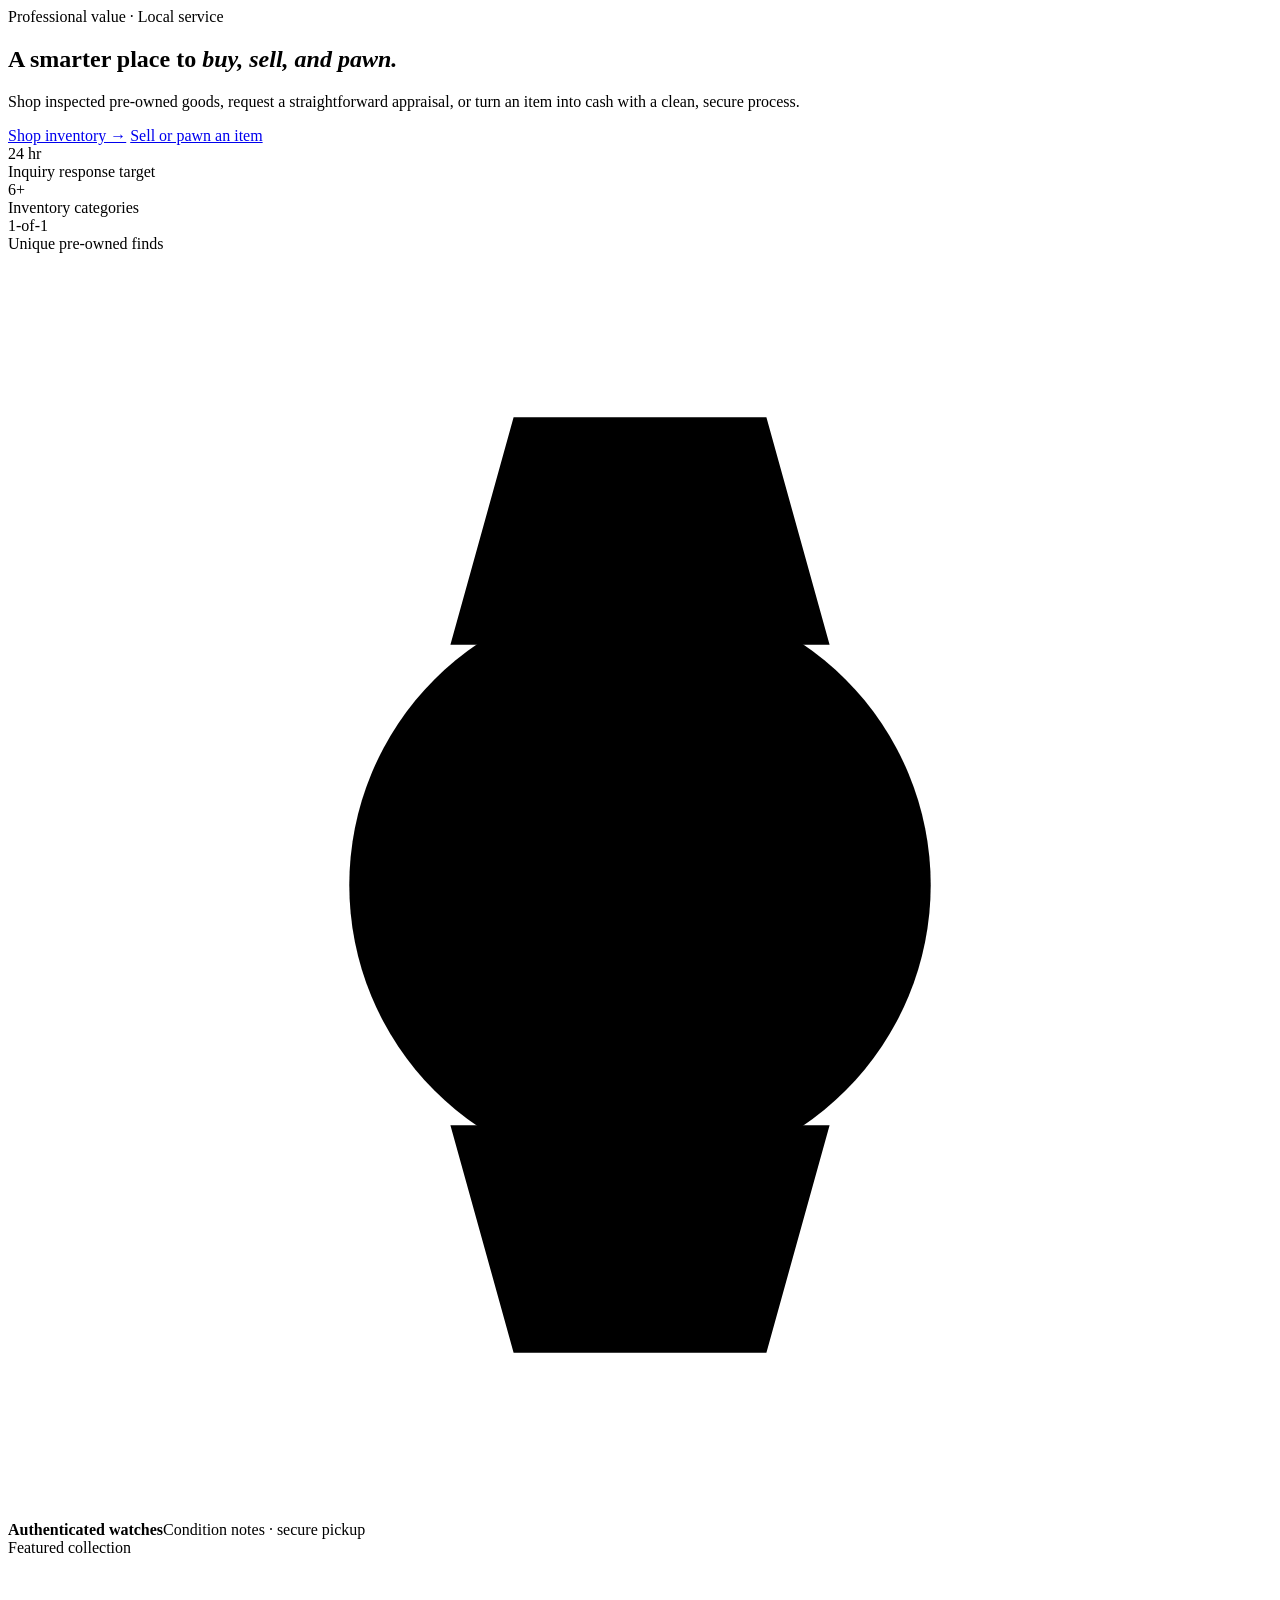
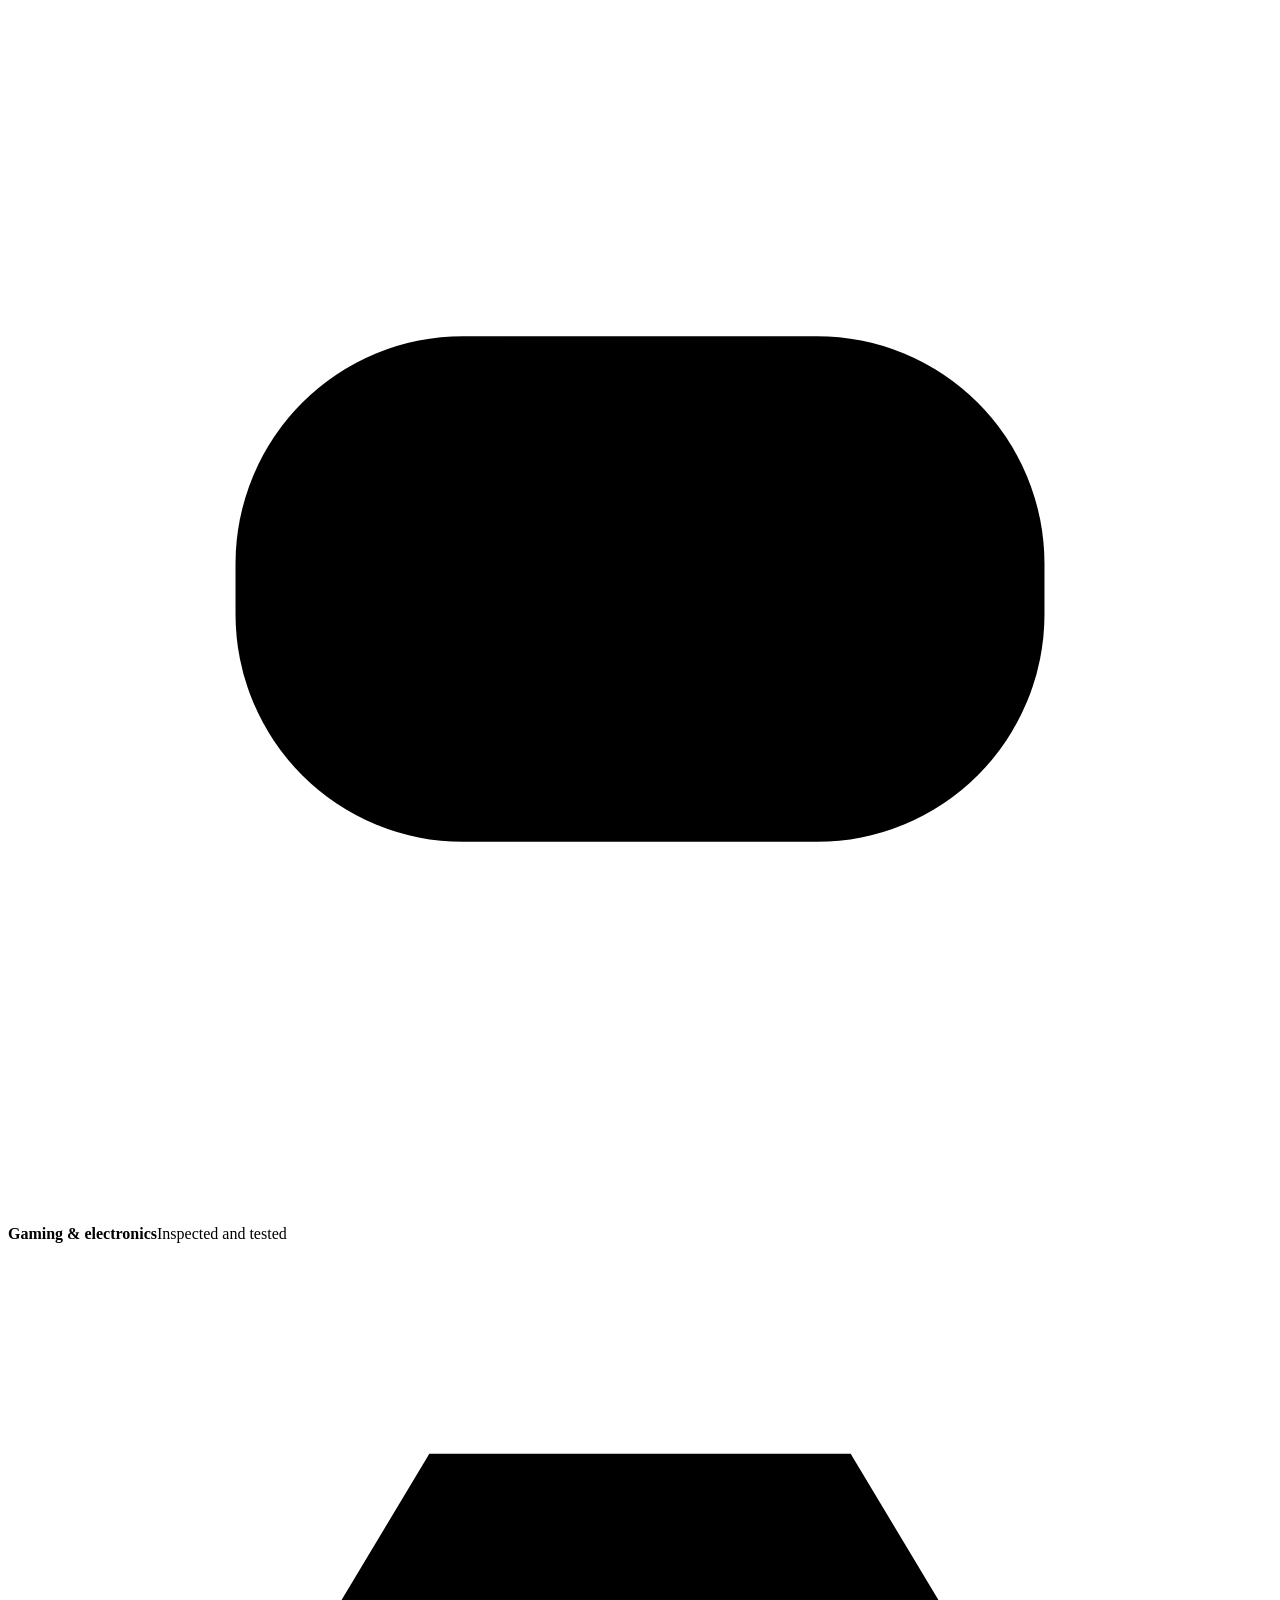
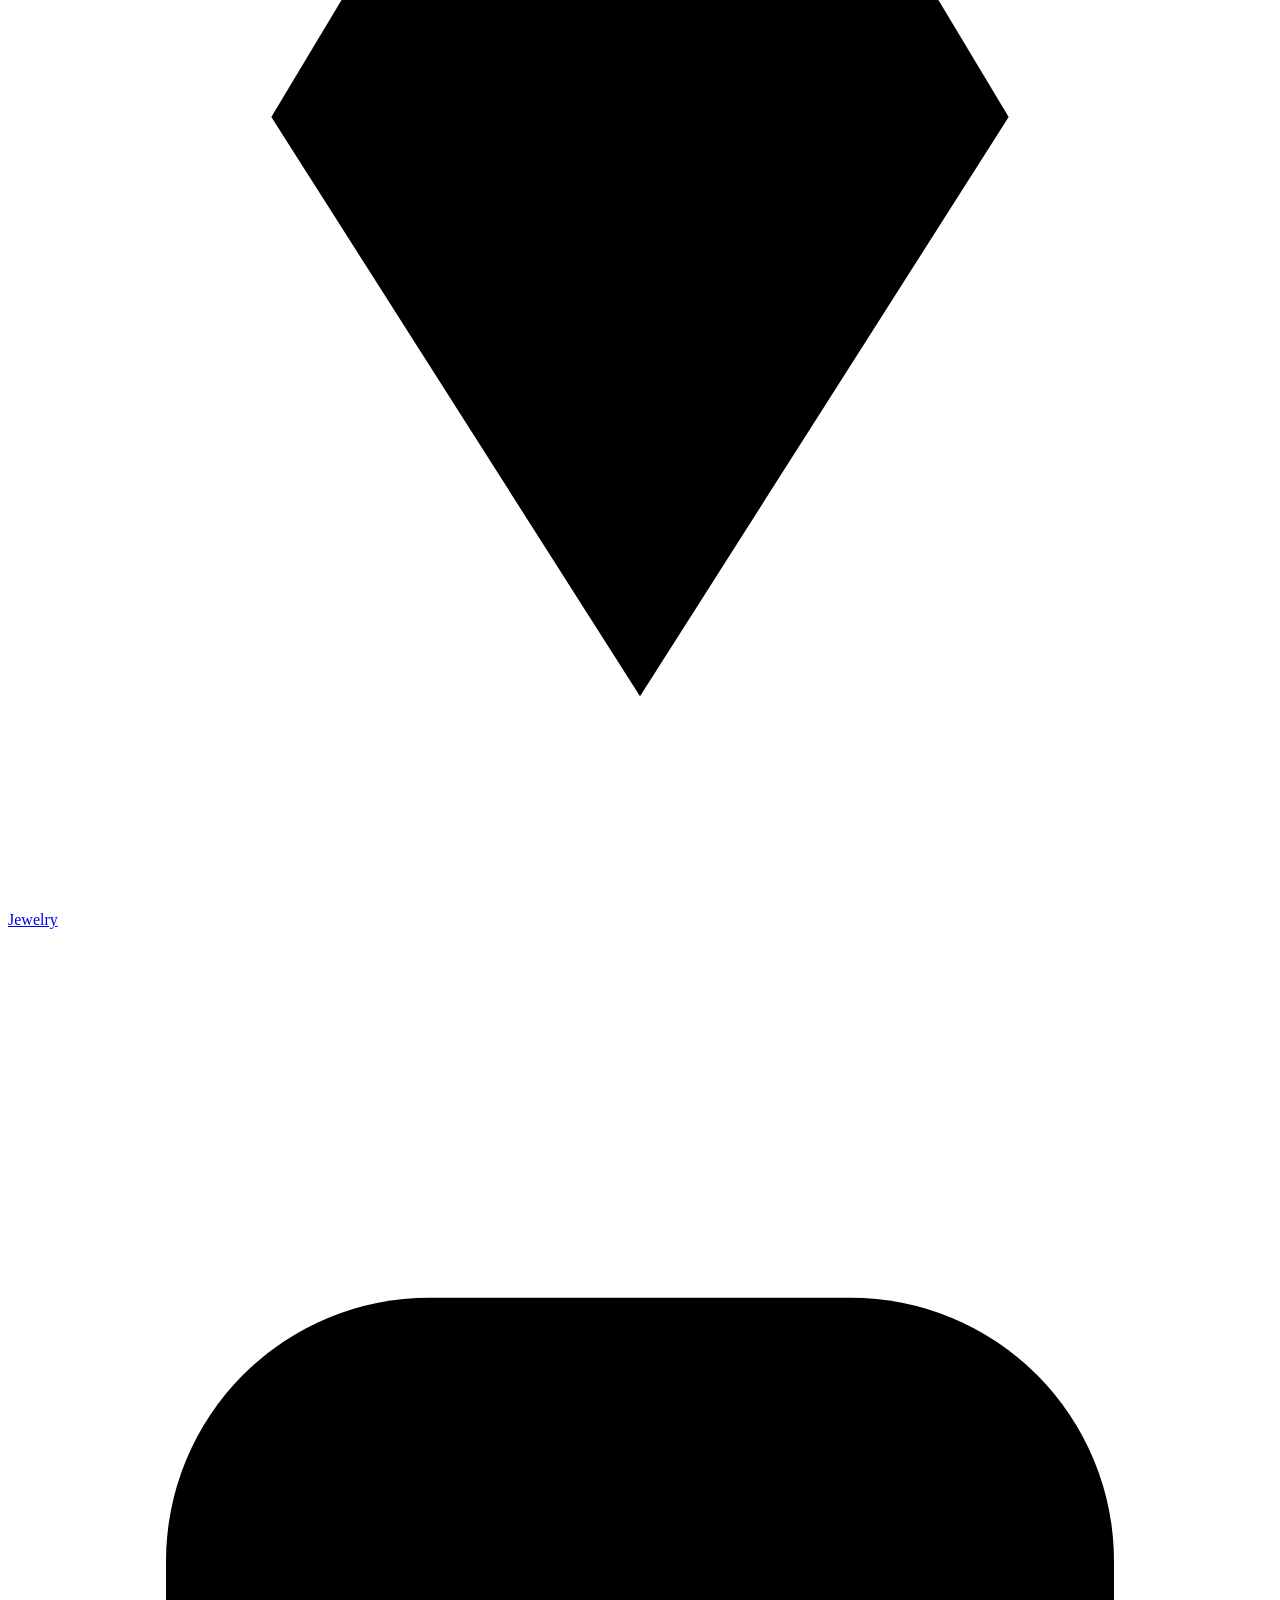
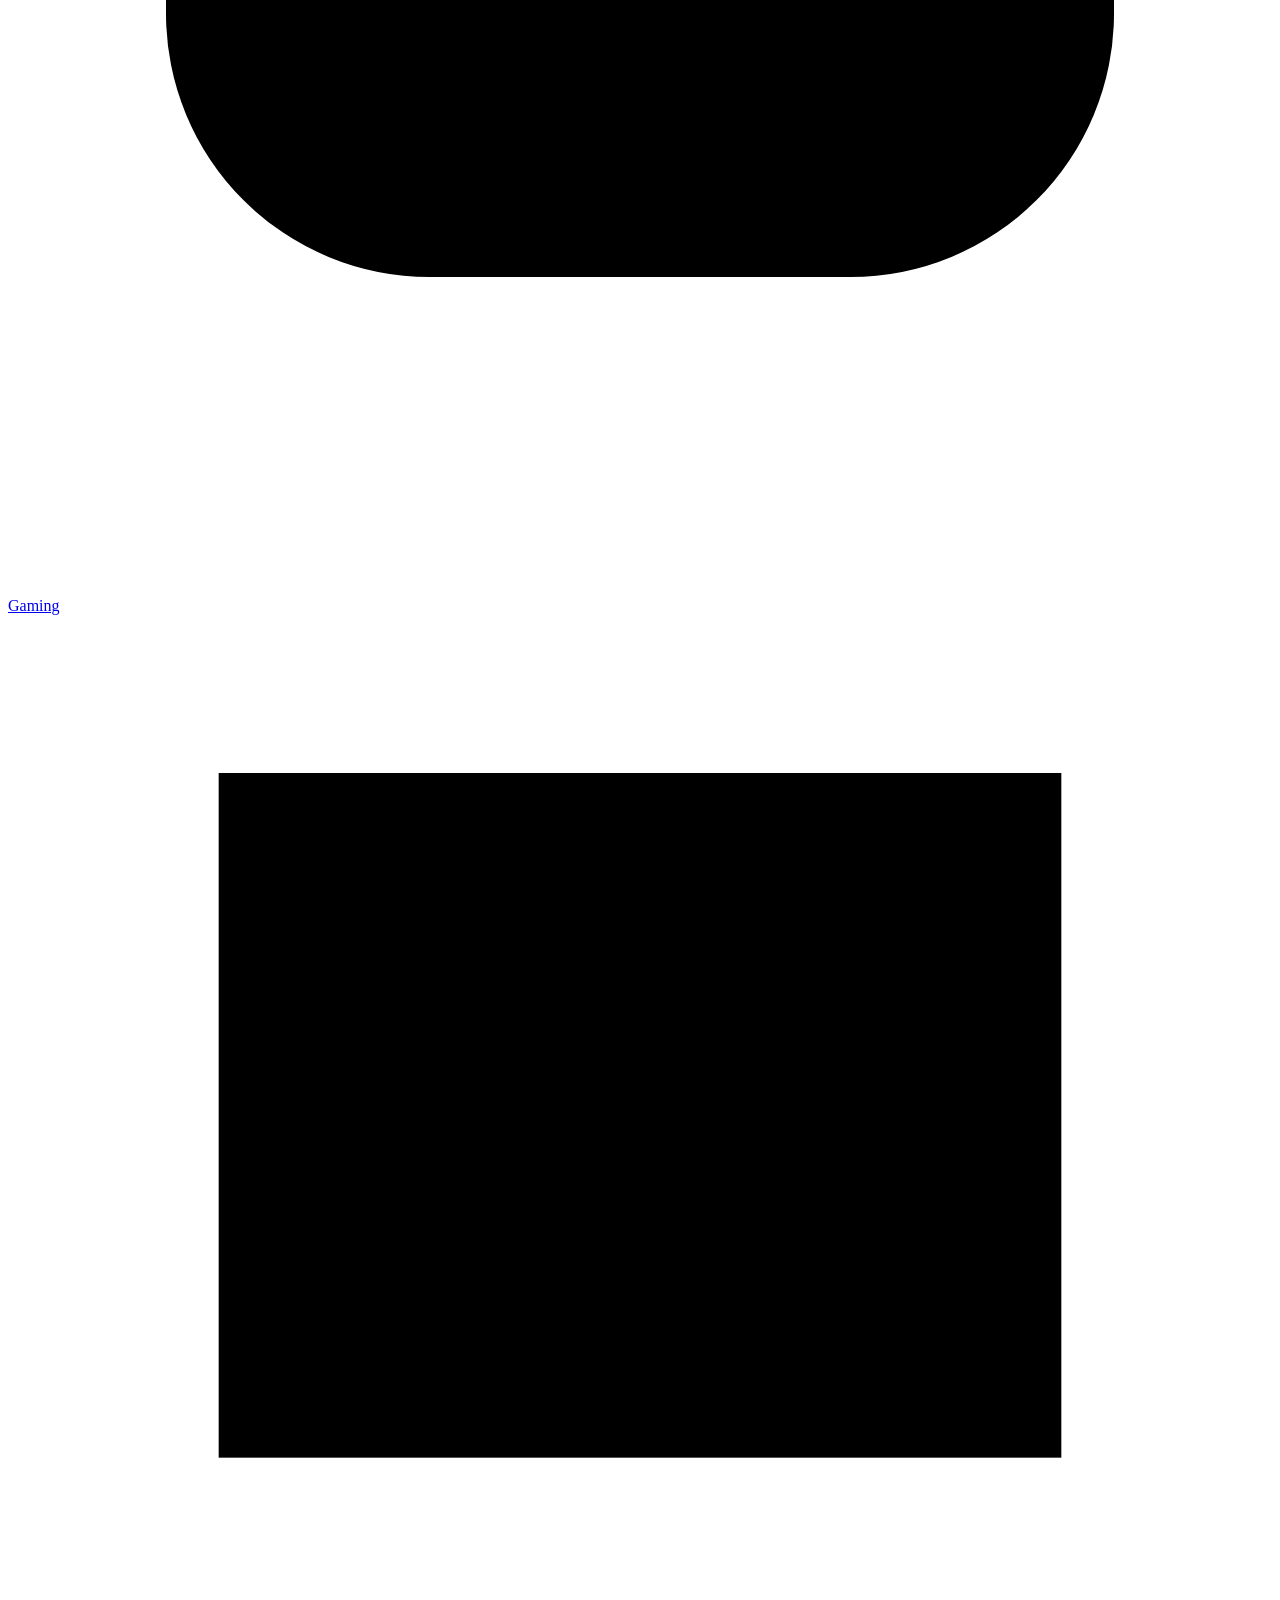
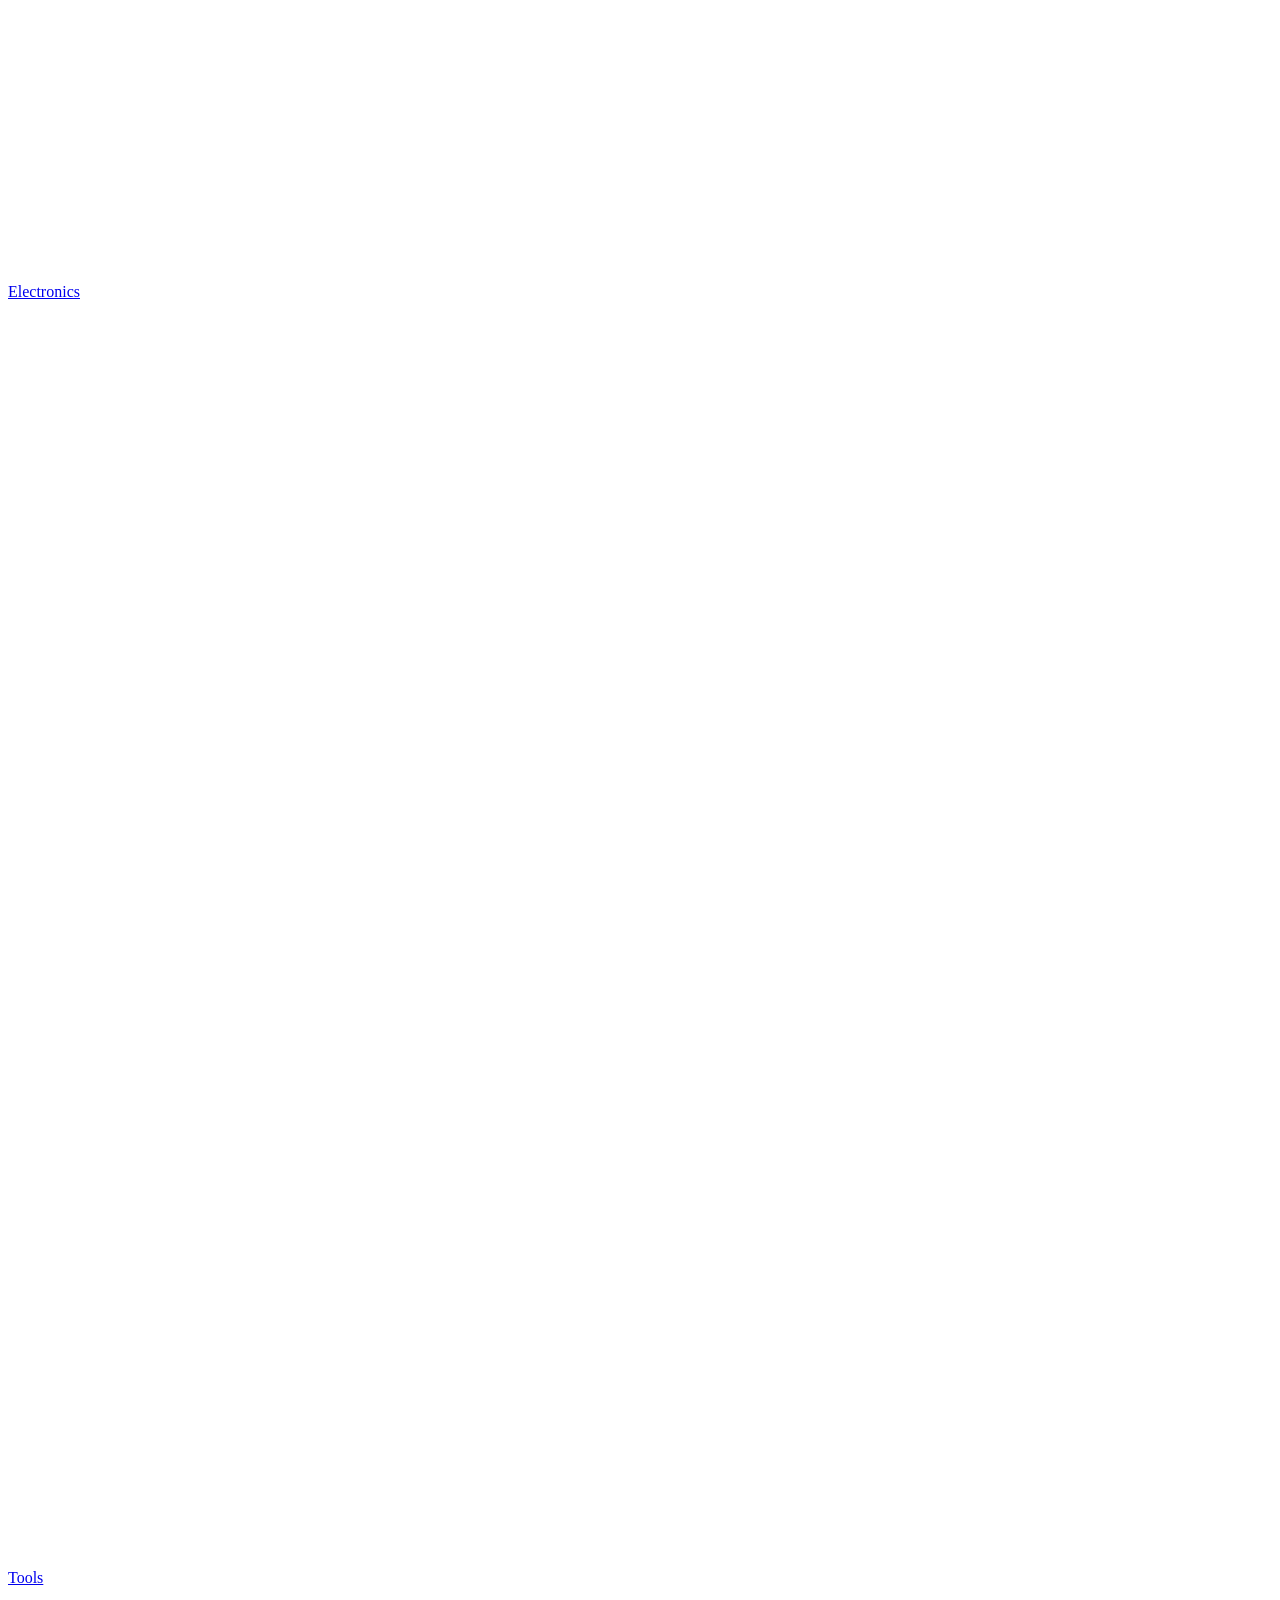
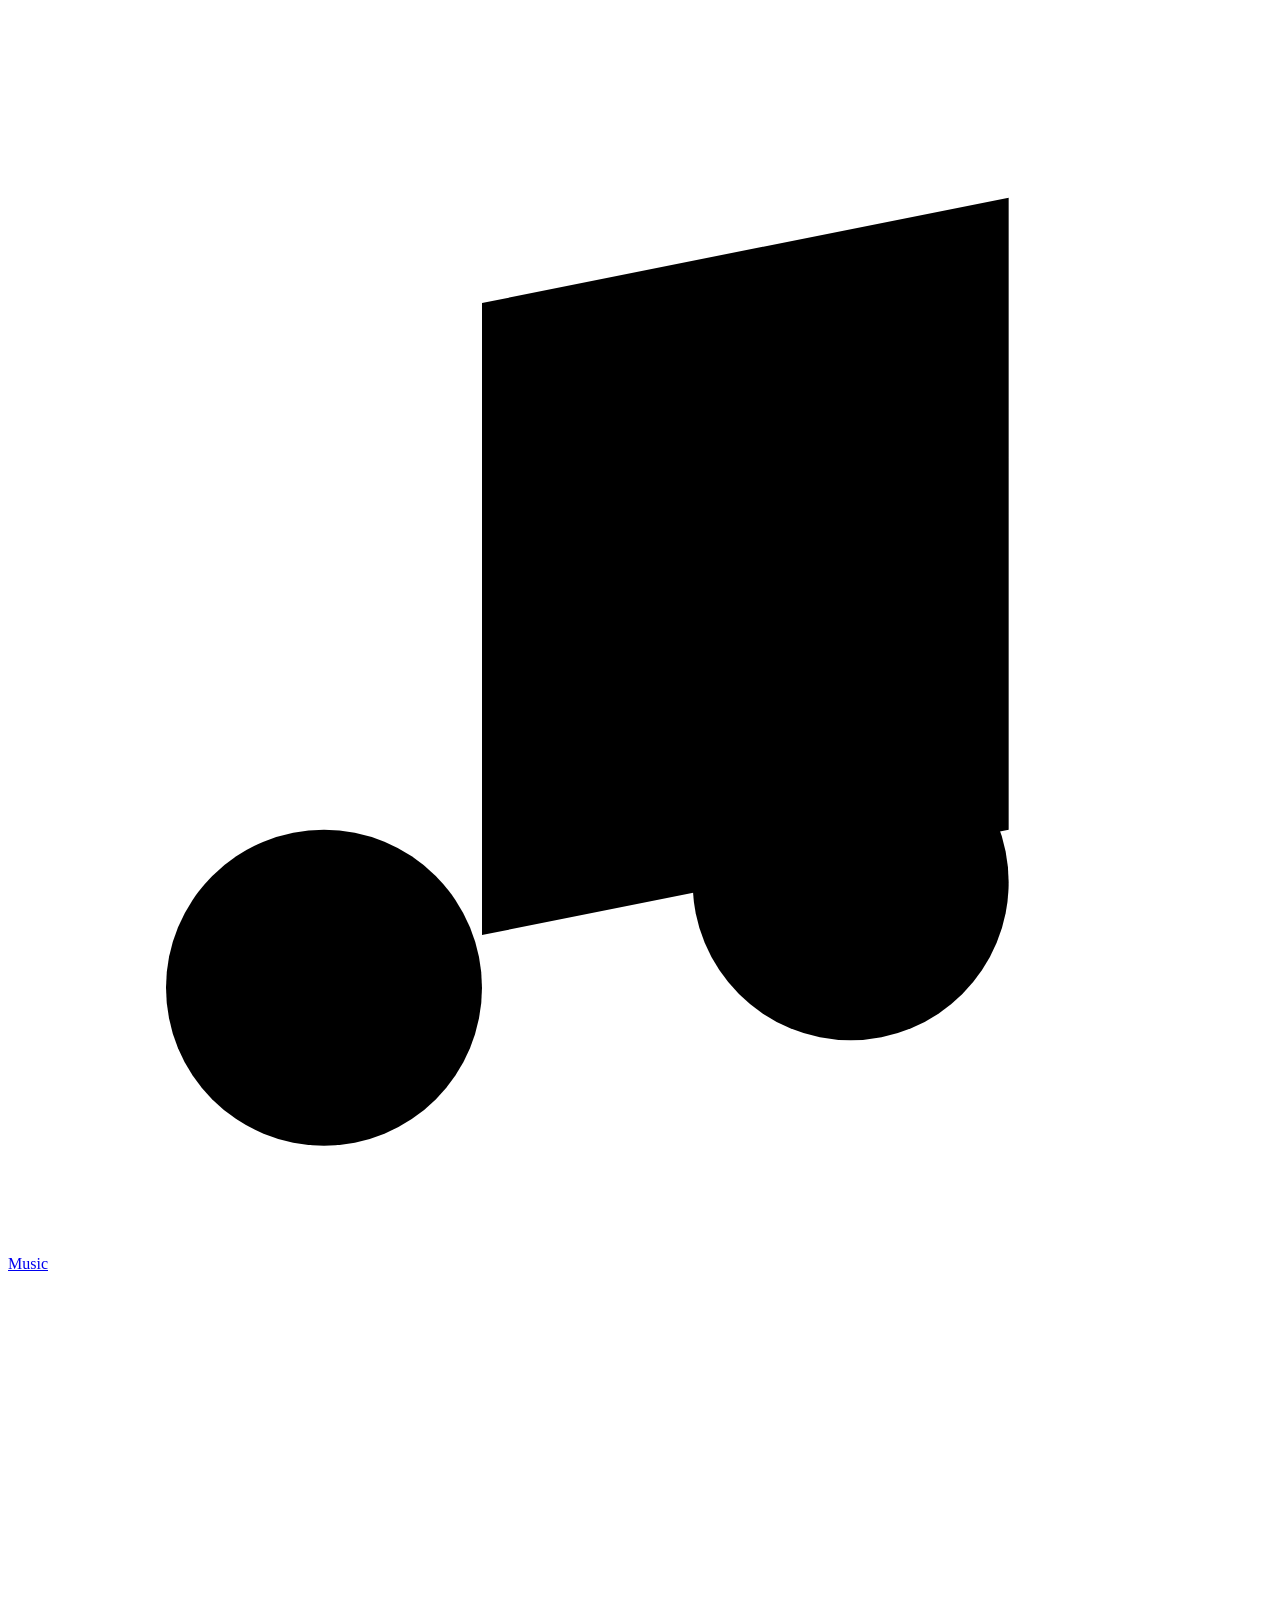
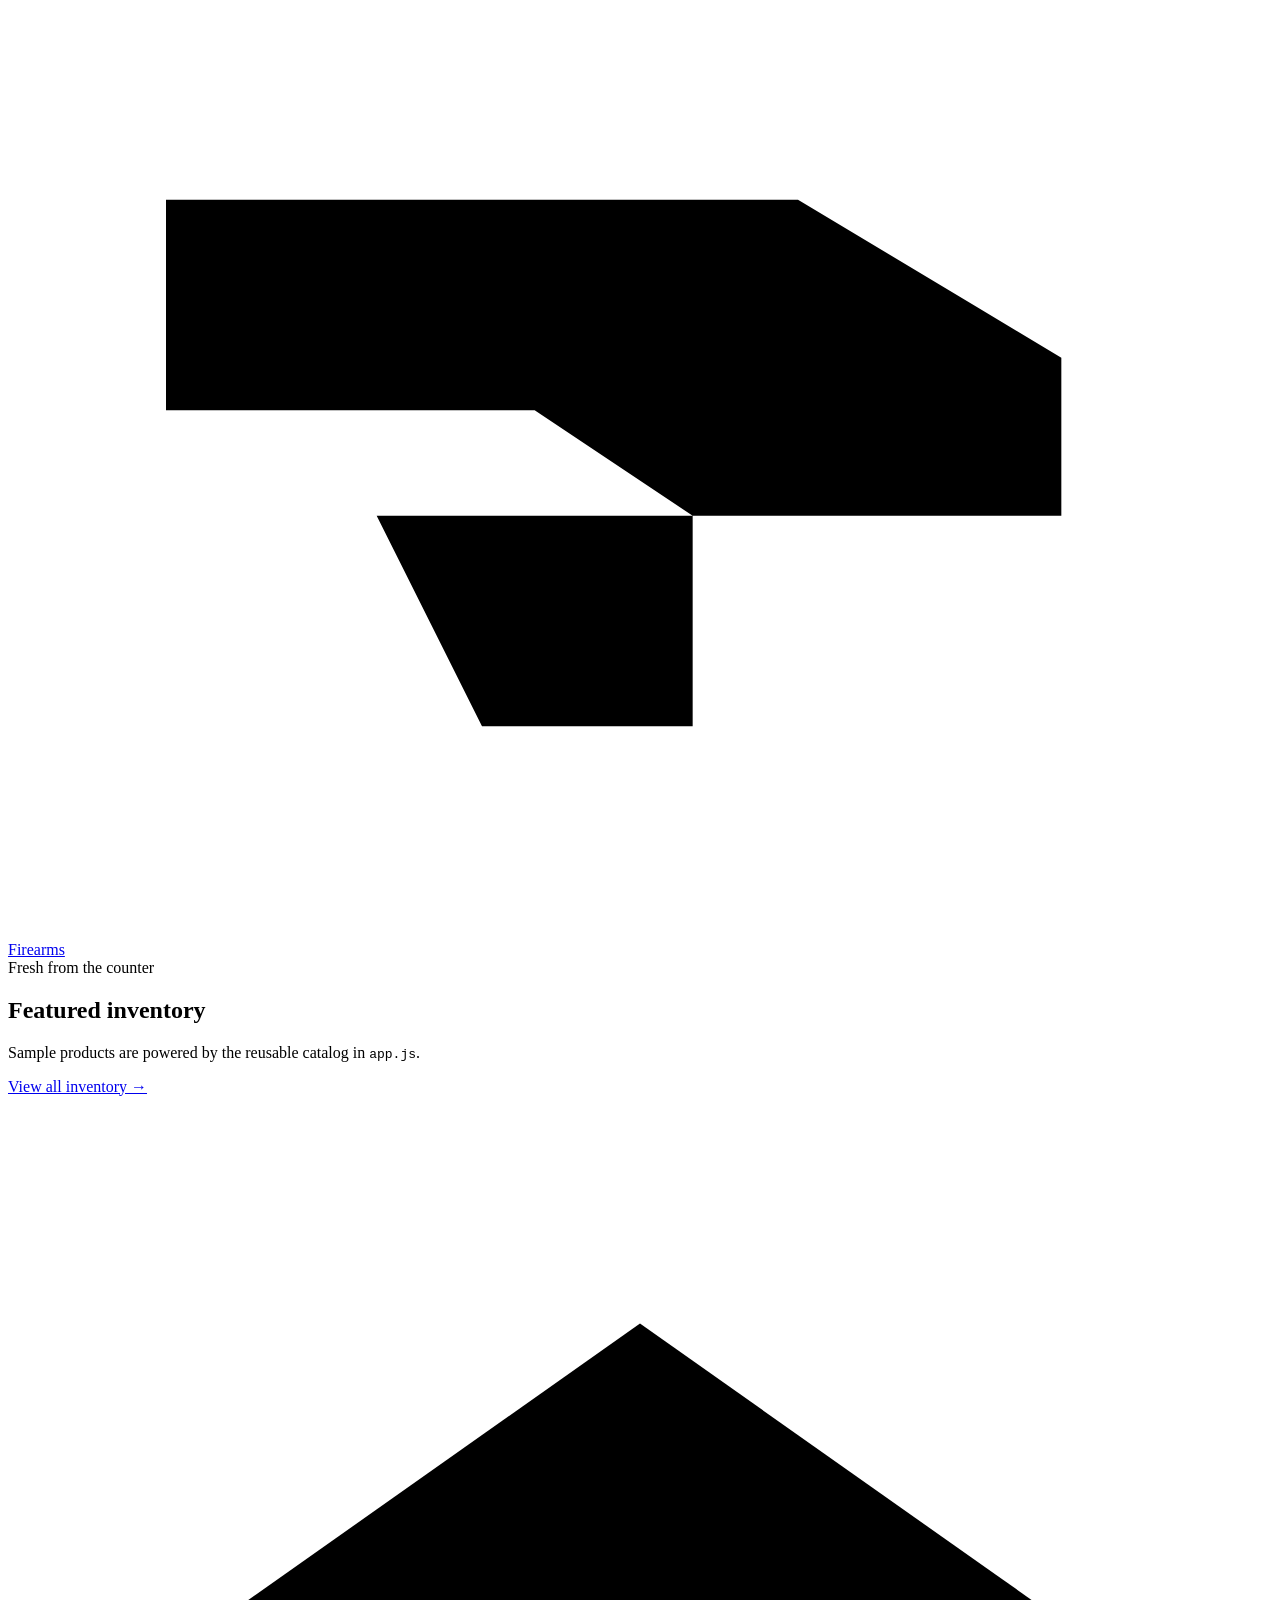
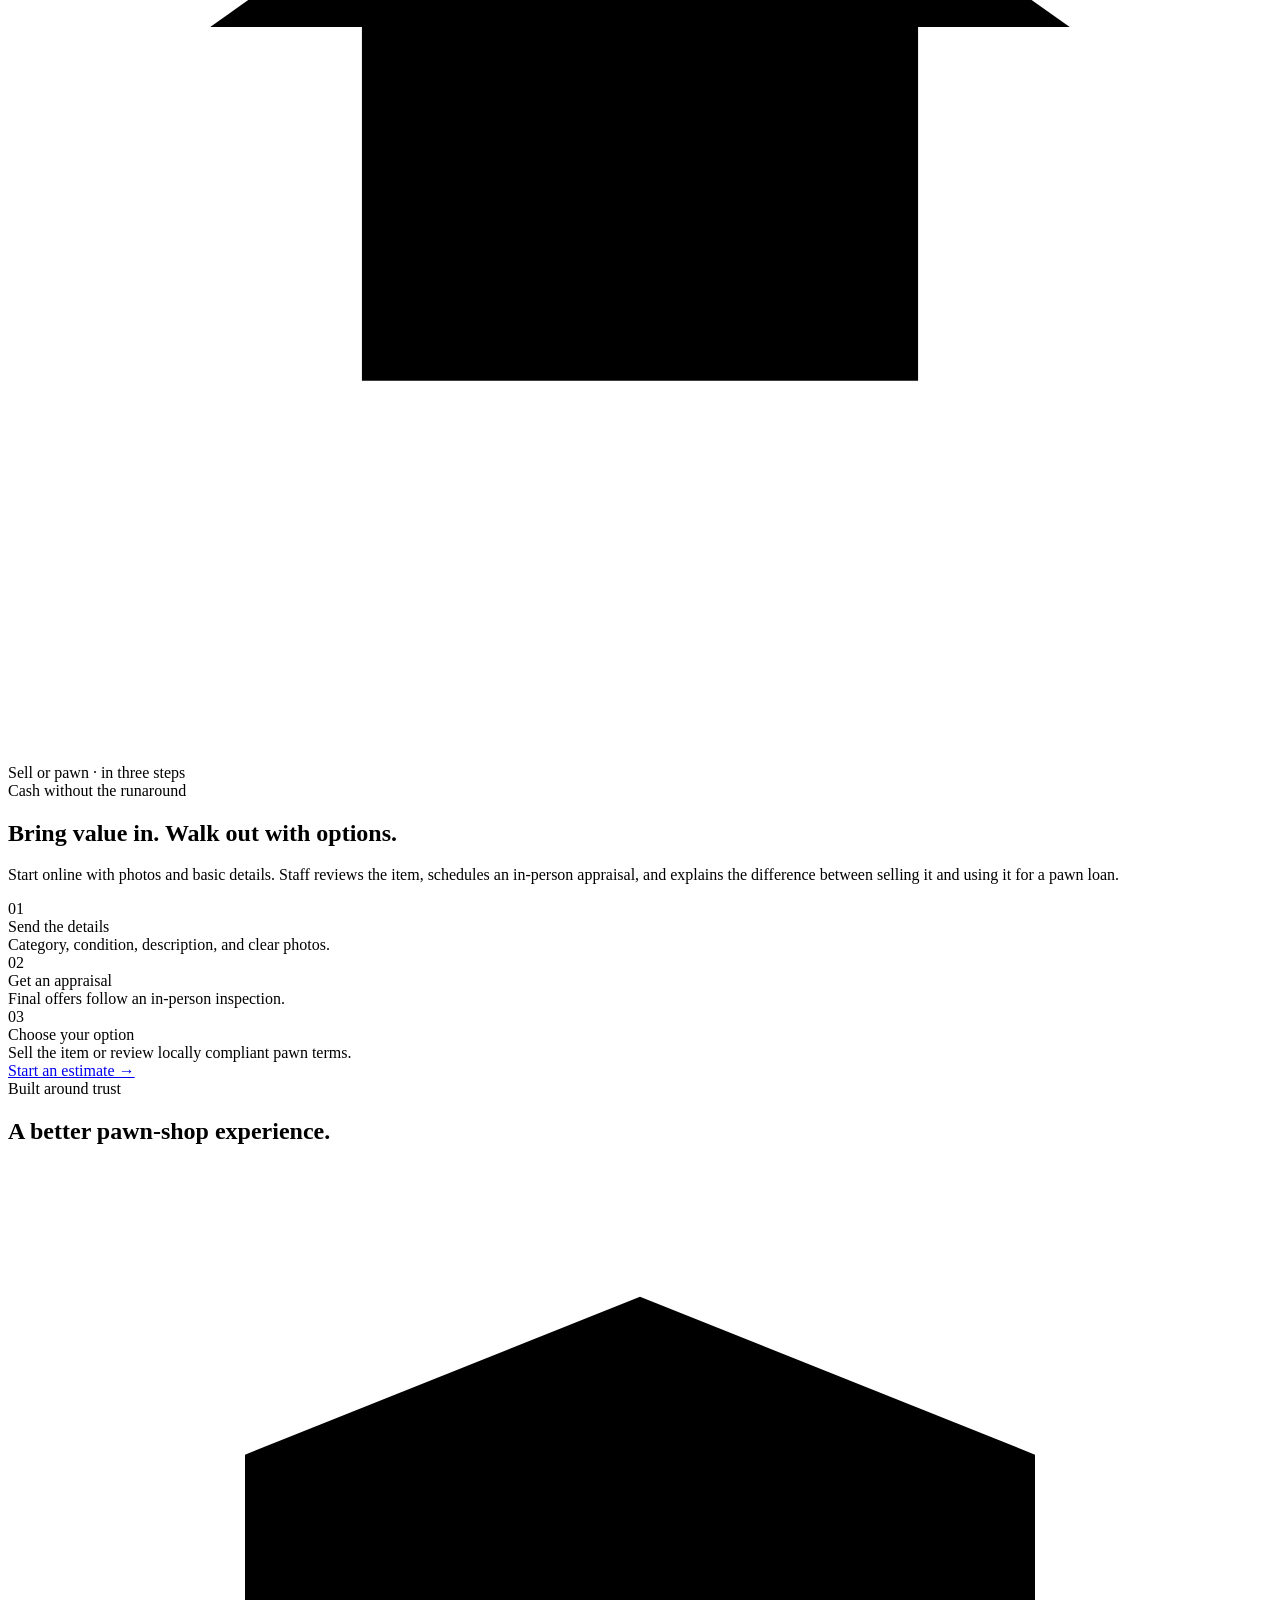
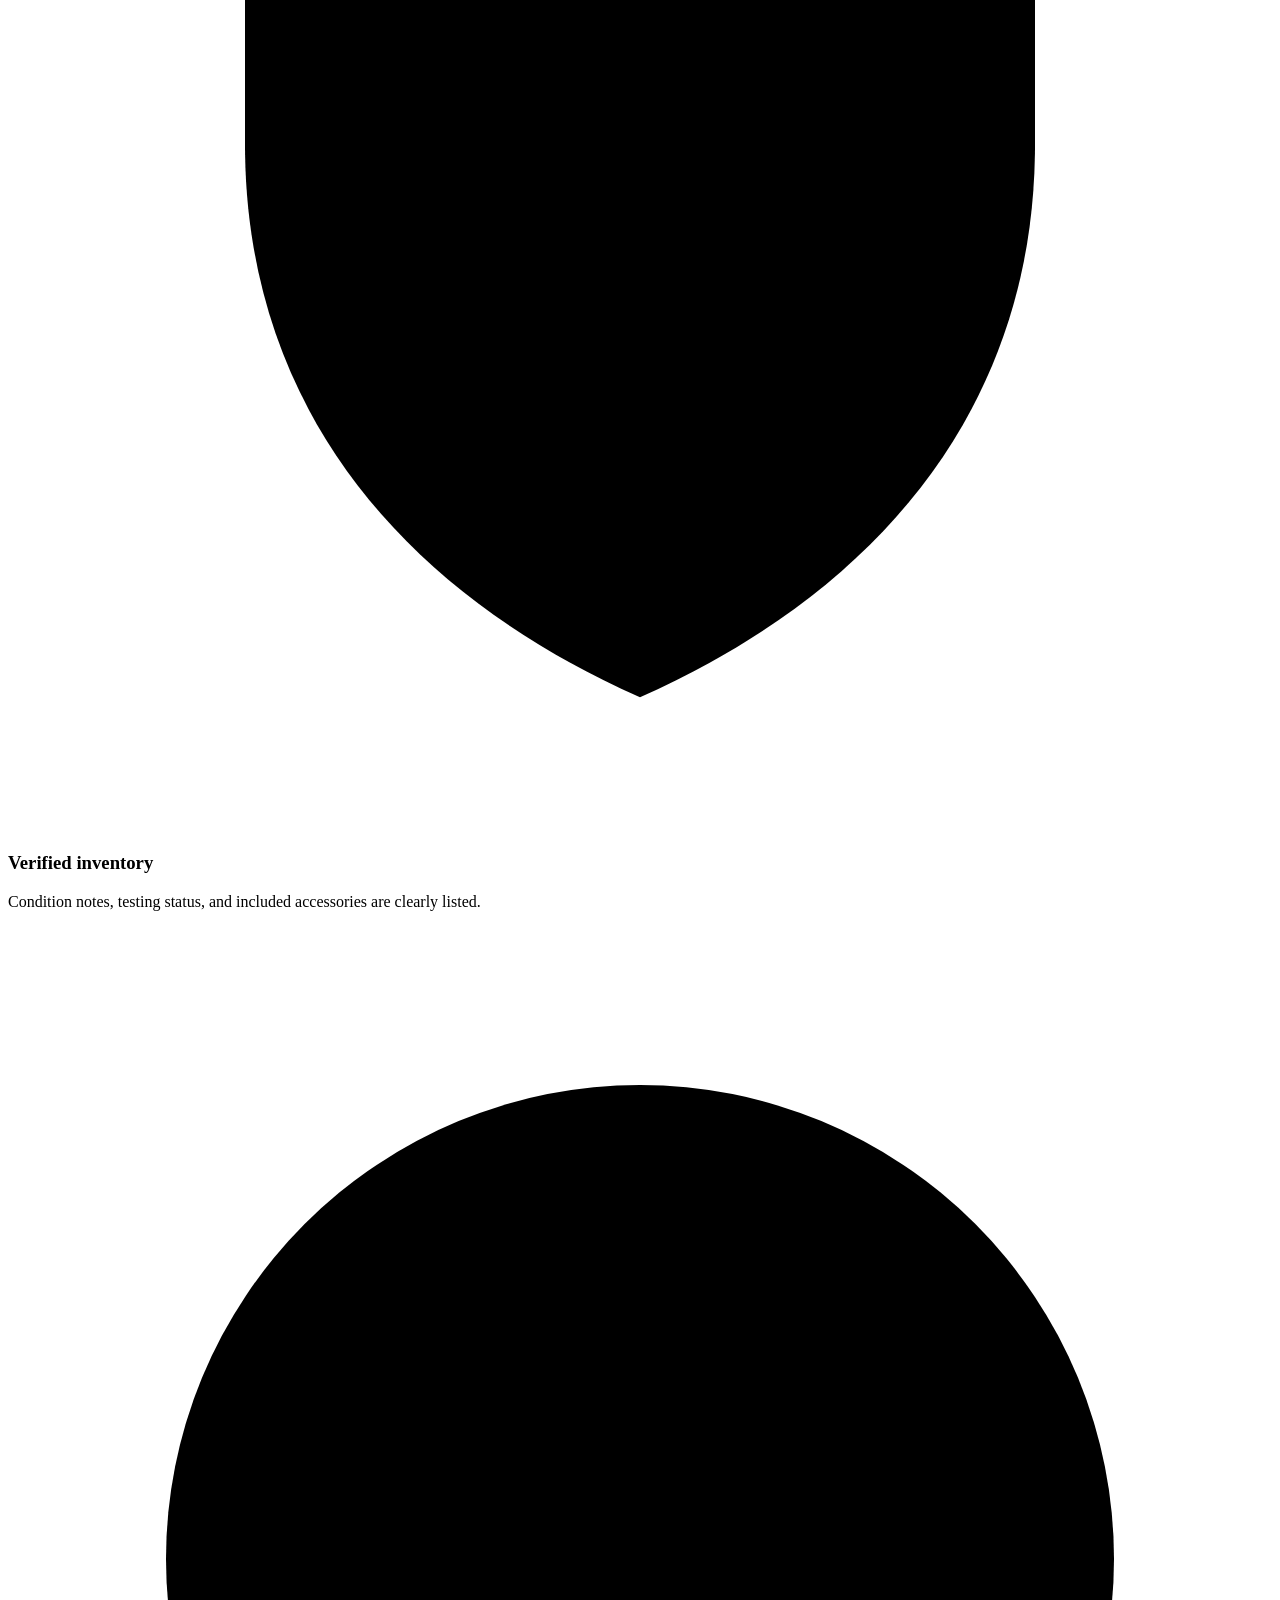
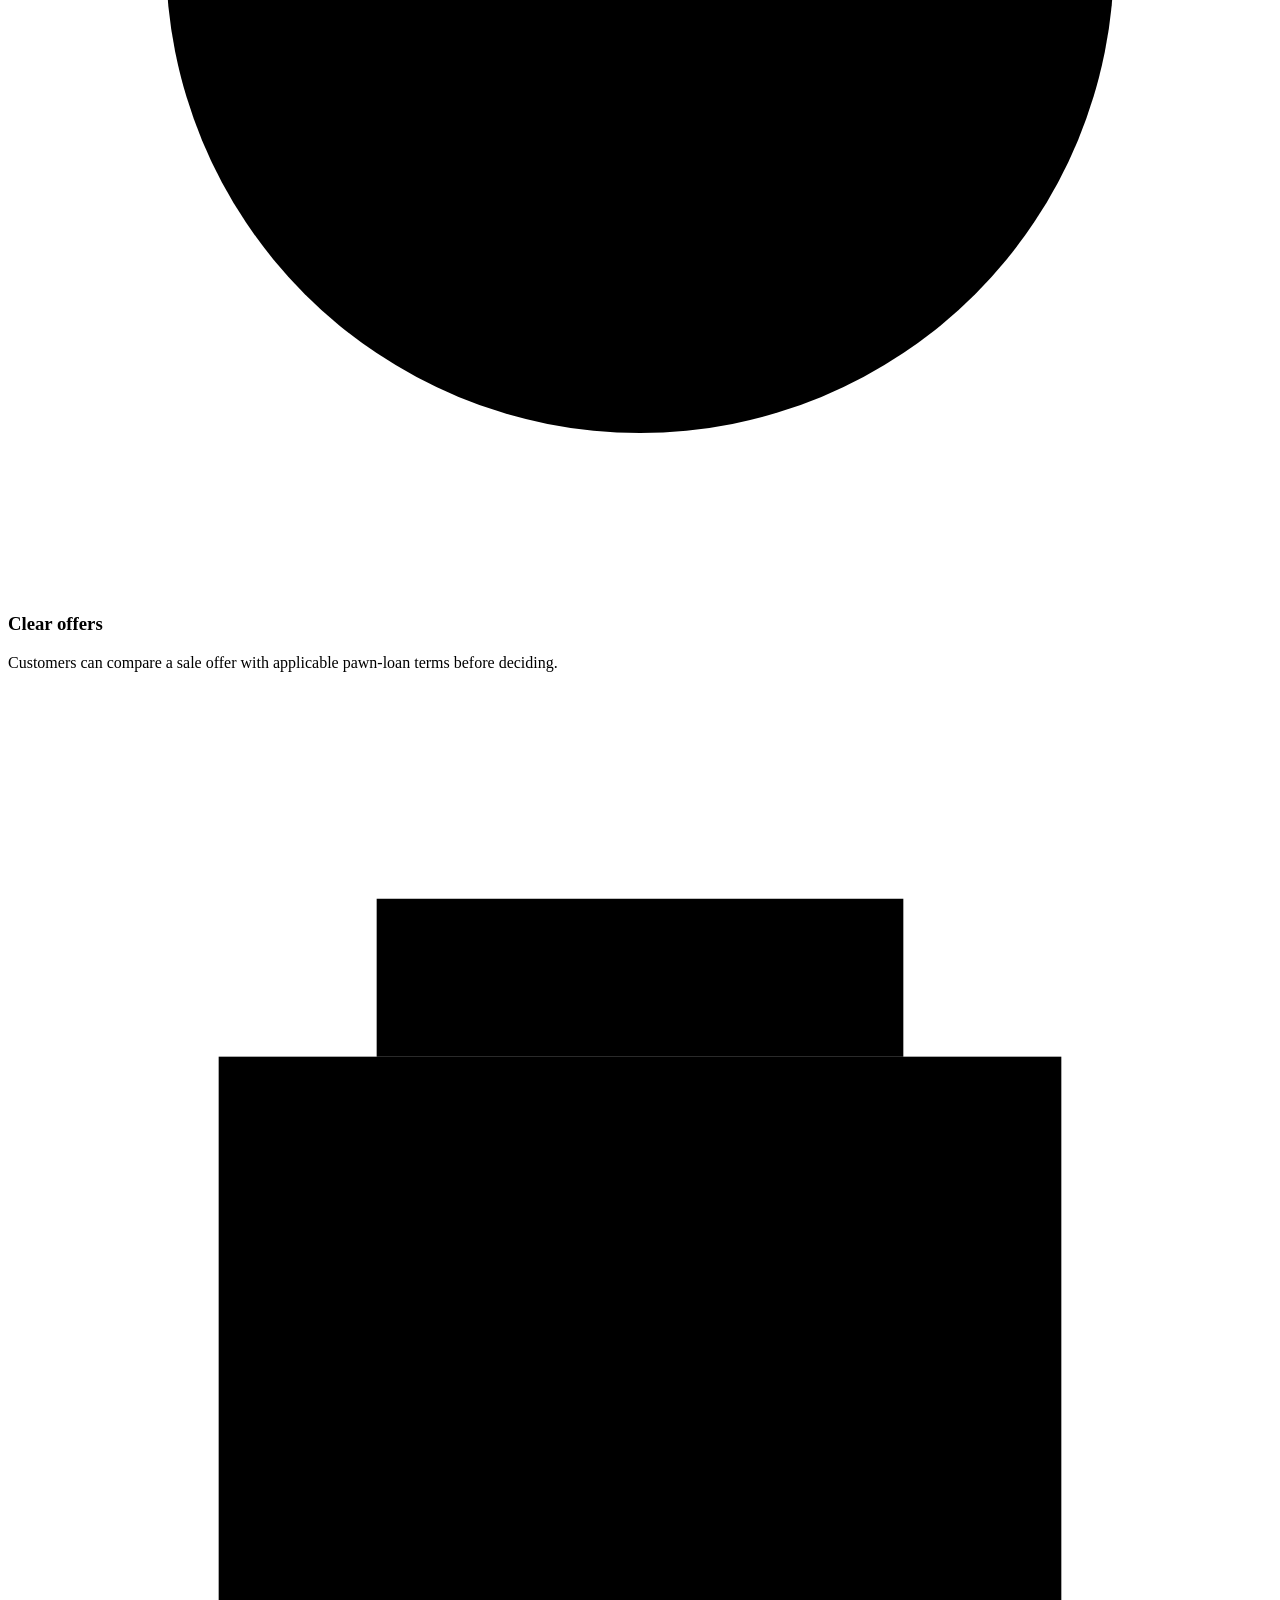
==== index.html @ 29da4d18 "Add professional homepage" ====
<!doctype html>
<html lang="en">
<head>
  <meta charset="utf-8">
  <meta name="viewport" content="width=device-width,initial-scale=1">
  <meta name="description" content="Professional pawn shop website template for buying, selling, pawning, and regulated-item requests.">
  <title>Northline Pawn & Exchange — Buy, Sell & Pawn</title>
  <link rel="preconnect" href="https://fonts.googleapis.com">
  <link rel="preconnect" href="https://fonts.gstatic.com" crossorigin>
  <link href="https://fonts.googleapis.com/css2?family=Inter:wght@400;500;600;700;800&display=swap" rel="stylesheet">
  <link rel="stylesheet" href="styles.css">
</head>
<body>
  <div data-site-header></div>
  <main>
    <section class="hero">
      <div class="container hero-grid">
        <div class="hero-copy">
          <div class="eyebrow">Professional value · Local service</div>
          <h1 class="display">A smarter place to <em>buy, sell, and pawn.</em></h1>
          <p class="lede">Shop inspected pre-owned goods, request a straightforward appraisal, or turn an item into cash with a clean, secure process.</p>
          <div class="hero-actions">
            <a class="btn btn-primary" href="shop.html">Shop inventory →</a>
            <a class="btn btn-outline" href="sell-pawn.html">Sell or pawn an item</a>
          </div>
          <div class="hero-proof">
            <div><div class="proof-number">24 hr</div><div class="proof-label">Inquiry response target</div></div>
            <div><div class="proof-number">6+</div><div class="proof-label">Inventory categories</div></div>
            <div><div class="proof-number">1-of-1</div><div class="proof-label">Unique pre-owned finds</div></div>
          </div>
        </div>
        <div class="hero-showcase" aria-label="Featured inventory preview">
          <div class="hero-card-main">
            <div class="visual-grid"></div><div class="visual-orb"></div>
            <div class="visual-object"><svg viewBox="0 0 100 100"><circle cx="50" cy="50" r="23"/><circle cx="50" cy="50" r="17"/><path d="M50 33v17l11 7M40 13h20l5 18H35l5-18ZM35 69h30l-5 18H40l-5-18Z"/></svg></div>
            <div class="visual-caption"><div><strong>Authenticated watches</strong><span>Condition notes · secure pickup</span></div><span class="visual-pill">Featured collection</span></div>
          </div>
          <div class="hero-card-small"><svg viewBox="0 0 100 100"><rect x="18" y="30" width="64" height="40" rx="18"/><path d="M35 41v18M26 50h18M63 42h.1M72 57h.1"/></svg><div><strong>Gaming & electronics</strong><span>Inspected and tested</span></div></div>
        </div>
      </div>
    </section>

    <section class="category-strip" aria-label="Shop categories">
      <div class="container category-grid">
        <a class="category-link" href="shop.html?category=jewelry"><svg viewBox="0 0 24 24"><path d="M5 9h14l-3-5H8L5 9Zm0 0 7 11 7-11M8 4l4 5 4-5"/></svg>Jewelry</a>
        <a class="category-link" href="shop.html?category=gaming"><svg viewBox="0 0 24 24"><rect x="3" y="7" width="18" height="11" rx="5"/><path d="M8 10v5M5.5 12.5h5M16 10h.1M18 14h.1"/></svg>Gaming</a>
        <a class="category-link" href="shop.html?category=electronics"><svg viewBox="0 0 24 24"><rect x="4" y="3" width="16" height="13"/><path d="M2 20h20M9 16v4M15 16v4"/></svg>Electronics</a>
        <a class="category-link" href="shop.html?category=tools"><svg viewBox="0 0 24 24"><path d="m5 19 9-9M15 9l4-4M13 4l7 7M4 18l3 3"/></svg>Tools</a>
        <a class="category-link" href="shop.html?category=music"><svg viewBox="0 0 24 24"><path d="M9 18V6l10-2v12M9 10l10-2"/><circle cx="6" cy="19" r="3"/><circle cx="16" cy="17" r="3"/></svg>Music</a>
        <a class="category-link" href="firearms.html"><svg viewBox="0 0 24 24"><path d="M3 10h12l5 3v3h-7l-3-2H3v-4ZM13 16v4H9l-2-4"/></svg>Firearms</a>
      </div>
    </section>

    <section class="section">
      <div class="container">
        <div class="section-head"><div><div class="eyebrow">Fresh from the counter</div><h2 class="h1">Featured inventory</h2><p>Sample products are powered by the reusable catalog in <code>app.js</code>.</p></div><a class="section-link" href="shop.html">View all inventory →</a></div>
        <div class="product-grid" data-featured-products></div>
      </div>
    </section>

    <section class="split-section">
      <div class="split-visual"><svg viewBox="0 0 100 100"><path d="M20 70h60M28 70V42l22-15 22 15v28M38 70V51h24v19"/><path d="M16 42 50 18l34 24"/><circle cx="50" cy="44" r="5"/></svg><span class="split-label">Sell or pawn · in three steps</span></div>
      <div class="split-copy"><div class="eyebrow">Cash without the runaround</div><h2 class="h1">Bring value in. Walk out with options.</h2><p>Start online with photos and basic details. Staff reviews the item, schedules an in-person appraisal, and explains the difference between selling it and using it for a pawn loan.</p>
        <div class="process-list">
          <div class="process-row"><span class="process-number">01</span><div><div class="process-title">Send the details</div><div class="process-copy">Category, condition, description, and clear photos.</div></div></div>
          <div class="process-row"><span class="process-number">02</span><div><div class="process-title">Get an appraisal</div><div class="process-copy">Final offers follow an in-person inspection.</div></div></div>
          <div class="process-row"><span class="process-number">03</span><div><div class="process-title">Choose your option</div><div class="process-copy">Sell the item or review locally compliant pawn terms.</div></div></div>
        </div>
        <a class="btn btn-dark" style="align-self:flex-start;margin-top:28px" href="sell-pawn.html">Start an estimate →</a>
      </div>
    </section>

    <section class="section bg-gray"><div class="container"><div class="section-head"><div><div class="eyebrow">Built around trust</div><h2 class="h1">A better pawn-shop experience.</h2></div></div><div class="trust-grid">
      <article class="trust-card"><div class="trust-icon"><svg viewBox="0 0 48 48"><path d="M24 5 39 11v11c0 10-6 17-15 21C15 39 9 32 9 22V11l15-6Z"/><path d="m17 24 5 5 10-11"/></svg></div><h3>Verified inventory</h3><p>Condition notes, testing status, and included accessories are clearly listed.</p></article>
      <article class="trust-card"><div class="trust-icon"><svg viewBox="0 0 48 48"><circle cx="24" cy="24" r="18"/><path d="M24 13v22M16 19c0-4 4-6 8-6s8 2 8 6-3 5-8 5-8 2-8 6 4 6 8 6 8-2 8-6"/></svg></div><h3>Clear offers</h3><p>Customers can compare a sale offer with applicable pawn-loan terms before deciding.</p></article>
      <article class="trust-card"><div class="trust-icon"><svg viewBox="0 0 48 48"><rect x="8" y="14" width="32" height="26"/><path d="M14 14V8h20v6M16 23h16M16 31h10"/></svg></div><h3>Secure handling</h3><p>Inventory, customer submissions, and pickup records are designed for staff-only access.</p></article>
      <article class="trust-card"><div class="trust-icon"><svg viewBox="0 0 48 48"><path d="M7 40h34M12 40V20l12-8 12 8v20M18 40V28h12v12"/><path d="m10 19 14-10 14 10"/></svg></div><h3>Local service</h3><p>Online tools support the store experience instead of replacing personal appraisal.</p></article>
    </div></div></section>
  </main>
  <div data-site-footer></div>
  <script src="config.js"></script><script src="app.js"></script>
</body>
</html>
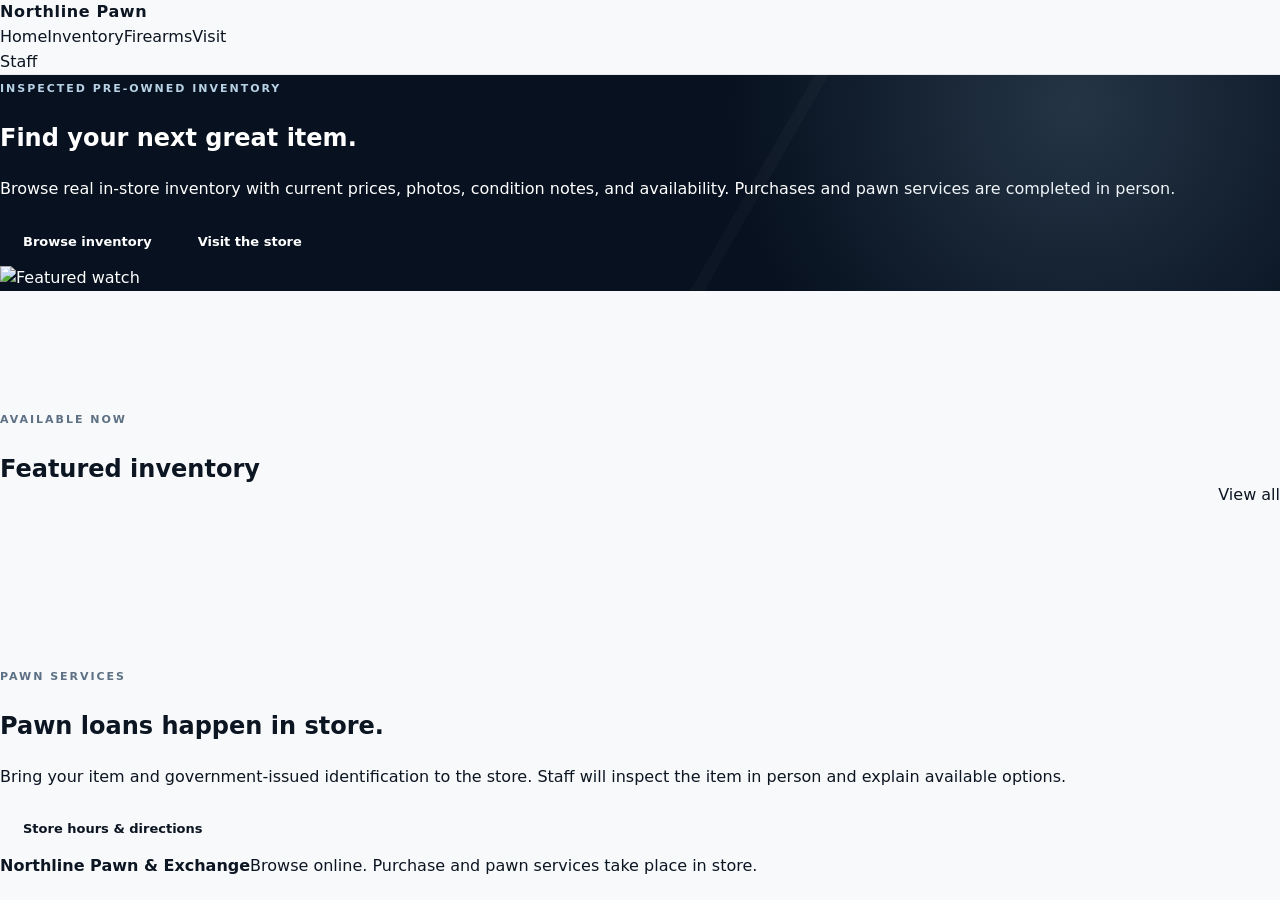
==== commit 5fc192cb: "feat: make homepage buyer focused and in-store only" ====
--- a/index.html
+++ b/index.html
@@ -1,83 +1 @@
-<!doctype html>
-<html lang="en">
-<head>
-  <meta charset="utf-8">
-  <meta name="viewport" content="width=device-width,initial-scale=1">
-  <meta name="description" content="Professional pawn shop website template for buying, selling, pawning, and regulated-item requests.">
-  <title>Northline Pawn & Exchange — Buy, Sell & Pawn</title>
-  <link rel="preconnect" href="https://fonts.googleapis.com">
-  <link rel="preconnect" href="https://fonts.gstatic.com" crossorigin>
-  <link href="https://fonts.googleapis.com/css2?family=Inter:wght@400;500;600;700;800&display=swap" rel="stylesheet">
-  <link rel="stylesheet" href="styles.css">
-</head>
-<body>
-  <div data-site-header></div>
-  <main>
-    <section class="hero">
-      <div class="container hero-grid">
-        <div class="hero-copy">
-          <div class="eyebrow">Professional value · Local service</div>
-          <h1 class="display">A smarter place to <em>buy, sell, and pawn.</em></h1>
-          <p class="lede">Shop inspected pre-owned goods, request a straightforward appraisal, or turn an item into cash with a clean, secure process.</p>
-          <div class="hero-actions">
-            <a class="btn btn-primary" href="shop.html">Shop inventory →</a>
-            <a class="btn btn-outline" href="sell-pawn.html">Sell or pawn an item</a>
-          </div>
-          <div class="hero-proof">
-            <div><div class="proof-number">24 hr</div><div class="proof-label">Inquiry response target</div></div>
-            <div><div class="proof-number">6+</div><div class="proof-label">Inventory categories</div></div>
-            <div><div class="proof-number">1-of-1</div><div class="proof-label">Unique pre-owned finds</div></div>
-          </div>
-        </div>
-        <div class="hero-showcase" aria-label="Featured inventory preview">
-          <div class="hero-card-main">
-            <div class="visual-grid"></div><div class="visual-orb"></div>
-            <div class="visual-object"><svg viewBox="0 0 100 100"><circle cx="50" cy="50" r="23"/><circle cx="50" cy="50" r="17"/><path d="M50 33v17l11 7M40 13h20l5 18H35l5-18ZM35 69h30l-5 18H40l-5-18Z"/></svg></div>
-            <div class="visual-caption"><div><strong>Authenticated watches</strong><span>Condition notes · secure pickup</span></div><span class="visual-pill">Featured collection</span></div>
-          </div>
-          <div class="hero-card-small"><svg viewBox="0 0 100 100"><rect x="18" y="30" width="64" height="40" rx="18"/><path d="M35 41v18M26 50h18M63 42h.1M72 57h.1"/></svg><div><strong>Gaming & electronics</strong><span>Inspected and tested</span></div></div>
-        </div>
-      </div>
-    </section>
-
-    <section class="category-strip" aria-label="Shop categories">
-      <div class="container category-grid">
-        <a class="category-link" href="shop.html?category=jewelry"><svg viewBox="0 0 24 24"><path d="M5 9h14l-3-5H8L5 9Zm0 0 7 11 7-11M8 4l4 5 4-5"/></svg>Jewelry</a>
-        <a class="category-link" href="shop.html?category=gaming"><svg viewBox="0 0 24 24"><rect x="3" y="7" width="18" height="11" rx="5"/><path d="M8 10v5M5.5 12.5h5M16 10h.1M18 14h.1"/></svg>Gaming</a>
-        <a class="category-link" href="shop.html?category=electronics"><svg viewBox="0 0 24 24"><rect x="4" y="3" width="16" height="13"/><path d="M2 20h20M9 16v4M15 16v4"/></svg>Electronics</a>
-        <a class="category-link" href="shop.html?category=tools"><svg viewBox="0 0 24 24"><path d="m5 19 9-9M15 9l4-4M13 4l7 7M4 18l3 3"/></svg>Tools</a>
-        <a class="category-link" href="shop.html?category=music"><svg viewBox="0 0 24 24"><path d="M9 18V6l10-2v12M9 10l10-2"/><circle cx="6" cy="19" r="3"/><circle cx="16" cy="17" r="3"/></svg>Music</a>
-        <a class="category-link" href="firearms.html"><svg viewBox="0 0 24 24"><path d="M3 10h12l5 3v3h-7l-3-2H3v-4ZM13 16v4H9l-2-4"/></svg>Firearms</a>
-      </div>
-    </section>
-
-    <section class="section">
-      <div class="container">
-        <div class="section-head"><div><div class="eyebrow">Fresh from the counter</div><h2 class="h1">Featured inventory</h2><p>Sample products are powered by the reusable catalog in <code>app.js</code>.</p></div><a class="section-link" href="shop.html">View all inventory →</a></div>
-        <div class="product-grid" data-featured-products></div>
-      </div>
-    </section>
-
-    <section class="split-section">
-      <div class="split-visual"><svg viewBox="0 0 100 100"><path d="M20 70h60M28 70V42l22-15 22 15v28M38 70V51h24v19"/><path d="M16 42 50 18l34 24"/><circle cx="50" cy="44" r="5"/></svg><span class="split-label">Sell or pawn · in three steps</span></div>
-      <div class="split-copy"><div class="eyebrow">Cash without the runaround</div><h2 class="h1">Bring value in. Walk out with options.</h2><p>Start online with photos and basic details. Staff reviews the item, schedules an in-person appraisal, and explains the difference between selling it and using it for a pawn loan.</p>
-        <div class="process-list">
-          <div class="process-row"><span class="process-number">01</span><div><div class="process-title">Send the details</div><div class="process-copy">Category, condition, description, and clear photos.</div></div></div>
-          <div class="process-row"><span class="process-number">02</span><div><div class="process-title">Get an appraisal</div><div class="process-copy">Final offers follow an in-person inspection.</div></div></div>
-          <div class="process-row"><span class="process-number">03</span><div><div class="process-title">Choose your option</div><div class="process-copy">Sell the item or review locally compliant pawn terms.</div></div></div>
-        </div>
-        <a class="btn btn-dark" style="align-self:flex-start;margin-top:28px" href="sell-pawn.html">Start an estimate →</a>
-      </div>
-    </section>
-
-    <section class="section bg-gray"><div class="container"><div class="section-head"><div><div class="eyebrow">Built around trust</div><h2 class="h1">A better pawn-shop experience.</h2></div></div><div class="trust-grid">
-      <article class="trust-card"><div class="trust-icon"><svg viewBox="0 0 48 48"><path d="M24 5 39 11v11c0 10-6 17-15 21C15 39 9 32 9 22V11l15-6Z"/><path d="m17 24 5 5 10-11"/></svg></div><h3>Verified inventory</h3><p>Condition notes, testing status, and included accessories are clearly listed.</p></article>
-      <article class="trust-card"><div class="trust-icon"><svg viewBox="0 0 48 48"><circle cx="24" cy="24" r="18"/><path d="M24 13v22M16 19c0-4 4-6 8-6s8 2 8 6-3 5-8 5-8 2-8 6 4 6 8 6 8-2 8-6"/></svg></div><h3>Clear offers</h3><p>Customers can compare a sale offer with applicable pawn-loan terms before deciding.</p></article>
-      <article class="trust-card"><div class="trust-icon"><svg viewBox="0 0 48 48"><rect x="8" y="14" width="32" height="26"/><path d="M14 14V8h20v6M16 23h16M16 31h10"/></svg></div><h3>Secure handling</h3><p>Inventory, customer submissions, and pickup records are designed for staff-only access.</p></article>
-      <article class="trust-card"><div class="trust-icon"><svg viewBox="0 0 48 48"><path d="M7 40h34M12 40V20l12-8 12 8v20M18 40V28h12v12"/><path d="m10 19 14-10 14 10"/></svg></div><h3>Local service</h3><p>Online tools support the store experience instead of replacing personal appraisal.</p></article>
-    </div></div></section>
-  </main>
-  <div data-site-footer></div>
-  <script src="config.js"></script><script src="app.js"></script>
-</body>
-</html>
+<!doctype html><html lang="en"><head><meta charset="utf-8"><meta name="viewport" content="width=device-width,initial-scale=1"><title>Northline Pawn — In-Store Inventory</title><link rel="stylesheet" href="styles.css"><script src="https://cdn.jsdelivr.net/npm/@supabase/supabase-js@2"></script></head><body><div data-header></div><main><section class="hero"><div><span class="eyebrow">Inspected pre-owned inventory</span><h1>Find your next great item.</h1><p>Browse real in-store inventory with current prices, photos, condition notes, and availability. Purchases and pawn services are completed in person.</p><div class="actions"><a class="btn primary" href="shop.html">Browse inventory</a><a class="btn" href="contact.html">Visit the store</a></div></div><img src="https://images.unsplash.com/photo-1523275335684-37898b6baf30?auto=format&fit=crop&w=1400&q=85" alt="Featured watch"></section><section class="section"><div class="section-head"><div><span class="eyebrow">Available now</span><h2>Featured inventory</h2></div><a href="shop.html">View all</a></div><div class="product-grid" data-featured></div></section><section class="in-store"><div><span class="eyebrow">Pawn services</span><h2>Pawn loans happen in store.</h2><p>Bring your item and government-issued identification to the store. Staff will inspect the item in person and explain available options.</p></div><a class="btn primary" href="contact.html">Store hours & directions</a></section></main><div data-footer></div><div class="modal" data-modal></div><script src="config.js"></script><script src="catalog.js"></script><script src="app.js"></script></body></html>
--- a/styles.css
+++ b/styles.css
@@ -0,0 +1 @@
+:root{--navy:#07111f;--navy2:#102035;--navy3:#15283f;--steel:#5d7084;--line:#d8dee5;--soft:#f2f4f6;--paper:#f8f9fa;--white:#fff;--ink:#0c1522;--muted:#65717f;--accent:#b8d2e5;--good:#2f7d63;--bad:#a64b4b;--radius:16px;--shadow:0 20px 55px rgba(7,17,31,.13);--gutter:clamp(20px,4vw,44px);--max:1220px}*{box-sizing:border-box}html{scroll-behavior:smooth}body{margin:0;font-family:Inter,system-ui,sans-serif;color:var(--ink);background:var(--paper);line-height:1.55;-webkit-font-smoothing:antialiased}body.no-scroll{overflow:hidden}a{color:inherit;text-decoration:none}button,input,select,textarea{font:inherit}button{cursor:pointer}svg{display:block}.container{width:min(var(--max),calc(100% - var(--gutter)*2));margin:auto}.section{padding:clamp(72px,9vw,118px) 0}.bg-gray{background:var(--soft)}.eyebrow{font-size:11px;line-height:1;letter-spacing:.18em;text-transform:uppercase;font-weight:800;color:var(--steel)}.display,.h1{font-family:Georgia,serif;font-weight:500;letter-spacing:-.04em}.display{font-size:clamp(50px,7vw,92px);line-height:.98;margin:18px 0 0}.h1{font-size:clamp(36px,5vw,58px);line-height:1.04;margin:14px 0 0}.h2{font-size:clamp(27px,3vw,38px);line-height:1.15;margin:0}.h3{font-size:20px;margin:0}.copy{color:var(--muted)}code{font-size:.92em}.btn{min-height:48px;display:inline-flex;align-items:center;justify-content:center;gap:9px;border:1px solid transparent;border-radius:999px;padding:0 22px;font-size:13px;font-weight:800;transition:.2s}.btn:hover{transform:translateY(-2px)}.btn-primary{background:#fff;color:var(--navy)}.btn-dark{background:var(--navy);color:#fff}.btn-outline{color:#fff;border-color:rgba(255,255,255,.3)}.btn-light-outline{background:#fff;border-color:var(--line)}.btn-block{width:100%}.icon-btn{width:42px;height:42px;border:1px solid var(--line);border-radius:50%;background:#fff;display:grid;place-items:center}.icon-btn svg{width:19px;height:19px;fill:none;stroke:currentColor;stroke-width:1.7}.announcement{background:#050d18;color:rgba(255,255,255,.72);font-size:11px;letter-spacing:.12em;text-transform:uppercase}.announcement-inner{min-height:34px;display:flex;align-items:center;justify-content:center;gap:14px}.announcement-dot{width:3px;height:3px;border-radius:50%;background:var(--accent)}.site-header{position:sticky;top:0;z-index:50;background:rgba(248,249,250,.94);backdrop-filter:blur(14px);border-bottom:1px solid rgba(7,17,31,.08)}.nav-inner{min-height:76px;display:grid;grid-template-columns:1fr auto 1fr;align-items:center;gap:24px}.brand{display:inline-flex;align-items:center;gap:12px;font-weight:800;letter-spacing:.04em}.brand-mark{width:34px;height:34px;border-radius:10px;background:var(--navy);color:#fff;display:grid;place-items:center}.brand-mark svg{width:19px;height:19px;fill:none;stroke:currentColor;stroke-width:1.6}.brand-text{display:flex;flex-direction:column;line-height:1.05}.brand-text span:last-child{margin-top:4px;color:var(--steel);font-size:9px;letter-spacing:.18em;text-transform:uppercase}.nav-links{list-style:none;margin:0;padding:0;display:flex;gap:28px;font-size:13px;font-weight:700}.nav-links a{padding:27px 0;color:#3f556b}.nav-links a:hover,.nav-links a.active{color:var(--navy)}.nav-actions{display:flex;justify-content:flex-end;gap:10px}.cart-button{position:relative}.cart-count{position:absolute;right:-4px;top:-4px;min-width:18px;height:18px;padding:0 5px;border-radius:99px;background:var(--navy);color:#fff;font-size:10px;display:grid;place-items:center}.mobile-menu-btn,.mobile-menu{display:none}.mobile-menu.open{display:grid;gap:8px;padding:0 var(--gutter) 22px}.mobile-menu a{padding:11px 0;border-bottom:1px solid var(--line)}.hero,.page-hero{background:var(--navy);color:#fff;position:relative;overflow:hidden}.hero:before,.page-hero:before{content:"";position:absolute;inset:0;background:radial-gradient(circle at 84% 14%,rgba(142,179,207,.22),transparent 32%),linear-gradient(120deg,transparent 58%,rgba(255,255,255,.025) 58% 59%,transparent 59%)}.hero-grid{position:relative;min-height:690px;display:grid;grid-template-columns:1.02fr .98fr;gap:clamp(40px,7vw,90px);align-items:center;padding:72px 0}.hero .eyebrow,.page-hero .eyebrow{color:var(--accent)}.hero-copy .display em{color:var(--accent);font-style:normal}.lede{font-size:18px;line-height:1.75;color:rgba(255,255,255,.72);max-width:590px}.hero-actions{display:flex;flex-wrap:wrap;gap:12px;margin-top:36px}.hero-proof{margin-top:54px;padding-top:25px;border-top:1px solid rgba(255,255,255,.14);display:grid;grid-template-columns:repeat(3,1fr);gap:22px}.proof-number{font-size:24px;font-weight:800}.proof-label{font-size:10px;letter-spacing:.12em;text-transform:uppercase;color:rgba(255,255,255,.5)}.hero-showcase{min-height:510px;position:relative}.hero-card-main,.hero-card-small{position:absolute;overflow:hidden;border:1px solid rgba(255,255,255,.14);box-shadow:0 30px 70px rgba(0,0,0,.2)}.hero-card-main{inset:0 62px 60px 0;border-radius:28px;background:linear-gradient(145deg,rgba(255,255,255,.11),rgba(255,255,255,.03))}.hero-card-small{width:190px;height:200px;right:0;bottom:0;border-radius:22px;background:#fff;color:var(--navy);padding:20px;display:flex;flex-direction:column;justify-content:space-between}.visual-grid{position:absolute;inset:0;background-image:linear-gradient(rgba(255,255,255,.035) 1px,transparent 1px),linear-gradient(90deg,rgba(255,255,255,.035) 1px,transparent 1px);background-size:34px 34px}.visual-orb{position:absolute;width:260px;height:260px;border:1px solid rgba(255,255,255,.16);border-radius:50%;left:50%;top:45%;transform:translate(-50%,-50%);box-shadow:inset 0 0 0 42px rgba(255,255,255,.03),inset 0 0 0 84px rgba(255,255,255,.025)}.visual-object{position:absolute;inset:0;display:grid;place-items:center}.visual-object svg{width:46%;fill:none;stroke:var(--accent);stroke-width:1.1}.visual-caption{position:absolute;left:26px;right:26px;bottom:26px;display:flex;justify-content:space-between;align-items:end}.visual-caption strong{font:500 26px Georgia,serif}.visual-caption span,.hero-card-small span{display:block;color:rgba(255,255,255,.55);font-size:11px}.visual-pill{border:1px solid rgba(255,255,255,.2);border-radius:99px;padding:8px 12px}.hero-card-small svg{width:54px;fill:none;stroke:var(--navy);stroke-width:1.4}.hero-card-small span{color:var(--muted)}.category-strip{background:#fff;border-bottom:1px solid var(--line)}.category-grid{display:grid;grid-template-columns:repeat(6,1fr)}.category-link{min-height:104px;display:flex;align-items:center;justify-content:center;gap:12px;border-right:1px solid var(--line);font-size:13px;font-weight:800;color:#3f556b}.category-link:first-child{border-left:1px solid var(--line)}.category-link:hover{background:var(--soft);color:var(--navy)}.category-link svg{width:24px;height:24px;fill:none;stroke:currentColor;stroke-width:1.5}.section-head{display:flex;align-items:end;justify-content:space-between;gap:30px;margin-bottom:40px}.section-head p{color:var(--muted)}.section-link{font-size:13px;font-weight:800}.product-grid{display:grid;grid-template-columns:repeat(4,1fr);gap:22px}.product-card{background:#fff;border:1px solid var(--line);border-radius:var(--radius);overflow:hidden;transition:.22s}.product-card:hover{transform:translateY(-5px);box-shadow:var(--shadow)}.product-media{aspect-ratio:1.12/1;background:linear-gradient(145deg,#eef1f4,#d8dfe5);position:relative;display:grid;place-items:center}.product-media svg{width:44%;height:44%;fill:none;stroke:var(--navy3);stroke-width:1.25}.product-badge{position:absolute;left:14px;top:14px;border-radius:99px;padding:6px 10px;background:rgba(255,255,255,.92);font-size:9px;font-weight:800;text-transform:uppercase;letter-spacing:.1em}.favorite-btn{position:absolute;right:14px;top:14px;width:34px;height:34px;border-radius:50%;border:1px solid var(--line);background:#fff;display:grid;place-items:center}.favorite-btn svg{width:17px;height:17px}.favorite-btn.active{color:var(--bad)}.product-body{padding:18px}.product-meta{display:flex;justify-content:space-between;color:var(--steel);font-size:10px;text-transform:uppercase;letter-spacing:.1em;font-weight:800}.product-name{margin:9px 0 4px;font-size:16px}.product-condition{font-size:12px;color:var(--muted)}.product-foot{display:flex;justify-content:space-between;align-items:center;margin-top:16px;padding-top:15px;border-top:1px solid var(--line)}.product-price{font-size:18px;font-weight:800}.product-action{border:0;background:none;font-size:12px;font-weight:800}.split-section{display:grid;grid-template-columns:1fr 1fr;min-height:650px}.split-visual{position:relative;background:var(--navy2);display:grid;place-items:center;color:#fff}.split-visual svg{width:34%;fill:none;stroke:var(--accent);stroke-width:1.1}.split-label{position:absolute;left:42px;bottom:38px;font-size:11px;text-transform:uppercase;letter-spacing:.16em}.split-copy{background:#fff;padding:clamp(56px,8vw,110px);display:flex;flex-direction:column;justify-content:center}.split-copy p{color:var(--muted);font-size:17px}.process-list{margin-top:28px;border-top:1px solid var(--line)}.process-row{display:grid;grid-template-columns:48px 1fr;gap:16px;padding:20px 0;border-bottom:1px solid var(--line)}.process-number{font-weight:800;color:var(--steel)}.process-title{font-weight:800}.process-copy{color:var(--muted);font-size:12px}.trust-grid,.info-grid{display:grid;grid-template-columns:repeat(4,1fr);gap:20px}.trust-card,.info-card,.value-card{background:#fff;border:1px solid var(--line);border-radius:var(--radius);padding:26px}.trust-icon{width:50px;height:50px;border-radius:14px;background:var(--soft);display:grid;place-items:center}.trust-icon svg{width:28px;fill:none;stroke:var(--navy);stroke-width:1.5}.trust-card h3,.info-card h3,.value-card h3{margin:20px 0 8px}.trust-card p,.info-card p,.value-card p{color:var(--muted);font-size:13px}.info-card .number,.value-card>span{color:var(--steel);font-size:11px;letter-spacing:.12em;text-transform:uppercase;font-weight:800}.values-grid{display:grid;grid-template-columns:repeat(3,1fr);gap:20px}.page-hero-grid{position:relative;display:grid;grid-template-columns:1.2fr .8fr;gap:60px;align-items:end;padding:90px 0}.page-hero p{max-width:650px;color:rgba(255,255,255,.66)}.page-meta{justify-self:end;border-left:1px solid rgba(255,255,255,.16);padding-left:28px;color:rgba(255,255,255,.56);font-size:12px;line-height:1.9}.shop-layout{display:grid;grid-template-columns:230px 1fr;gap:44px}.filter-panel{position:sticky;top:110px;align-self:start;background:#fff;border:1px solid var(--line);border-radius:var(--radius);padding:22px}.filter-group+.filter-group{margin-top:24px;padding-top:22px;border-top:1px solid var(--line)}.filter-title{font-size:11px;text-transform:uppercase;letter-spacing:.12em;font-weight:800}.filter-list{display:grid;gap:10px;margin-top:15px;color:var(--muted);font-size:13px}.shop-toolbar{display:flex;justify-content:space-between;gap:14px;margin-bottom:16px}.search-input-wrap{position:relative;flex:1}.search-input-wrap svg{position:absolute;left:14px;top:50%;transform:translateY(-50%);width:18px;fill:none;stroke:var(--steel)}.search-input,.select-input,.field input,.field select,.field textarea{width:100%;border:1px solid var(--line);border-radius:11px;background:#fff;padding:13px 14px;outline:none}.search-input{padding-left:42px}.select-input{width:210px}.shop-results{color:var(--muted);font-size:12px;margin-bottom:18px}.form-shell{display:grid;grid-template-columns:1.2fr .8fr;gap:28px}.form-card,.side-card,.contact-panel{background:#fff;border:1px solid var(--line);border-radius:var(--radius);padding:clamp(24px,4vw,40px)}.form-section+.form-section{margin-top:32px;padding-top:28px;border-top:1px solid var(--line)}.form-grid{display:grid;grid-template-columns:1fr 1fr;gap:18px;margin-top:20px}.field{display:grid;gap:7px}.field.full{grid-column:1/-1}.field label{font-size:12px;font-weight:800}.field textarea{min-height:130px;resize:vertical}.field-help{font-size:11px;color:var(--muted)}.upload-box input{display:none}.upload-box label{min-height:170px;border:1px dashed var(--steel);border-radius:12px;display:flex;flex-direction:column;align-items:center;justify-content:center;text-align:center;gap:9px}.upload-box svg{width:42px;fill:none;stroke:var(--navy);stroke-width:1.4}.notice{background:#edf2f6;border:1px solid #d5e0e9;border-radius:11px;padding:14px;color:#40566a;font-size:12px}.form-status{display:none;margin-top:14px;padding:13px;border-radius:10px;background:#e8f3ef;color:var(--good);font-size:12px}.form-status.show{display:block}.side-card{position:sticky;top:110px;align-self:start}.side-card h3{font:500 30px Georgia,serif;margin:14px 0}.side-list{display:grid;gap:18px}.side-item{display:grid;grid-template-columns:28px 1fr;gap:12px;color:var(--muted);font-size:13px}.side-item svg{width:24px;fill:none;stroke:var(--navy);stroke-width:1.5}.about-grid,.contact-grid{display:grid;grid-template-columns:1fr 1fr;gap:70px;align-items:center}.about-visual{min-height:520px;border-radius:24px;background:var(--navy2);display:grid;place-items:center}.about-visual svg{width:45%;fill:none;stroke:var(--accent);stroke-width:1.1}.about-copy p,.contact-panel p{color:var(--muted)}.contact-list{display:grid;gap:18px;margin:26px 0}.contact-row{display:grid;grid-template-columns:28px 1fr;gap:12px}.contact-row svg{width:23px;fill:none;stroke:var(--navy);stroke-width:1.5}.hours{border-top:1px solid var(--line);padding-top:20px}.hours-row{display:flex;justify-content:space-between;padding:9px 0;font-size:12px}.map-placeholder{height:220px;margin-top:24px;border-radius:12px;background:linear-gradient(135deg,#dce2e7,#eef1f3);display:grid;place-items:center}.map-pin{width:24px;height:24px;border-radius:50% 50% 50% 0;background:var(--navy);transform:rotate(-45deg)}.policy-band{background:var(--navy);color:#fff;border-radius:20px;padding:30px;display:grid;grid-template-columns:1fr auto;gap:24px;align-items:center}.checkout-layout{display:grid;grid-template-columns:1.15fr .85fr;gap:28px}.order-summary{background:var(--navy);color:#fff;border-radius:var(--radius);padding:28px;position:sticky;top:110px}.summary-items{display:grid;gap:16px;margin:22px 0}.summary-item{display:grid;grid-template-columns:58px 1fr auto;gap:12px;align-items:center}.summary-thumb,.cart-thumb{width:58px;height:58px;border-radius:10px;background:var(--navy3);display:grid;place-items:center}.summary-thumb svg,.cart-thumb svg{width:28px;fill:none;stroke:var(--accent);stroke-width:1.4}.summary-meta{font-size:11px;color:rgba(255,255,255,.5)}.summary-totals{border-top:1px solid rgba(255,255,255,.13);padding-top:18px;display:grid;gap:10px}.summary-row{display:flex;justify-content:space-between;font-size:13px;color:rgba(255,255,255,.65)}.summary-row.total{padding-top:14px;border-top:1px solid rgba(255,255,255,.13);color:#fff;font-weight:800}.empty-state{text-align:center;padding:60px 20px;background:#fff;border:1px solid var(--line);border-radius:var(--radius)}.dashboard-shell{min-height:100vh;background:#eef1f4;display:grid;grid-template-columns:250px 1fr}.dashboard-sidebar{background:var(--navy);color:#fff;padding:26px 20px}.dashboard-nav{margin-top:38px;display:grid;gap:8px}.dashboard-nav a{padding:12px 14px;border-radius:10px;color:rgba(255,255,255,.62);font-size:13px;font-weight:800}.dashboard-nav a:hover,.dashboard-nav a.active{background:rgba(255,255,255,.08);color:#fff}.dashboard-main{padding:34px}.dashboard-top{display:flex;justify-content:space-between;align-items:center}.metric-grid{margin-top:28px;display:grid;grid-template-columns:repeat(4,1fr);gap:18px}.metric-card,.dashboard-card{background:#fff;border:1px solid var(--line);border-radius:var(--radius);padding:22px}.metric-label{color:var(--muted);font-size:10px;text-transform:uppercase;letter-spacing:.12em;font-weight:800}.metric-value{font-size:30px;font-weight:800}.metric-change{color:var(--good);font-size:11px}.dashboard-grid{margin-top:22px;display:grid;grid-template-columns:1.3fr .7fr;gap:18px}.table-wrap{overflow:auto}table{width:100%;border-collapse:collapse;font-size:12px}th,td{padding:13px 12px;border-bottom:1px solid var(--line);text-align:left}th{font-size:10px;text-transform:uppercase;letter-spacing:.1em;color:var(--muted)}.status-badge{display:inline-flex;padding:5px 9px;border-radius:99px;background:var(--soft);font-size:10px;font-weight:800}.status-badge.green{background:#e8f3ef;color:var(--good)}.status-badge.blue{background:#eaf1f7;color:#42657f}.cart-overlay,.modal-overlay{position:fixed;inset:0;background:rgba(3,10,18,.65);z-index:100;opacity:0;pointer-events:none;transition:.25s}.cart-overlay.open,.modal-overlay.open{opacity:1;pointer-events:auto}.cart-drawer{position:fixed;right:0;top:0;bottom:0;width:min(440px,95vw);background:#fff;z-index:101;transform:translateX(100%);transition:.28s;display:flex;flex-direction:column}.cart-drawer.open{transform:none}.cart-head,.cart-foot{padding:22px 24px;border-bottom:1px solid var(--line);display:flex;justify-content:space-between;align-items:center}.cart-foot{border-top:1px solid var(--line);border-bottom:0;display:block}.cart-body{flex:1;overflow:auto;padding:22px 24px}.cart-line{display:grid;grid-template-columns:62px 1fr auto;gap:14px;padding-bottom:18px;margin-bottom:18px;border-bottom:1px solid var(--line)}.cart-remove{border:0;background:none;color:var(--bad);padding:0}.cart-total{display:flex;justify-content:space-between;margin-bottom:16px;font-weight:800}.modal-card{position:fixed;z-index:102;left:50%;top:50%;transform:translate(-50%,-46%);width:min(720px,calc(100% - 32px));max-height:88vh;overflow:auto;background:#fff;border-radius:18px;box-shadow:var(--shadow);opacity:0;pointer-events:none;transition:.25s}.modal-card.open{opacity:1;pointer-events:auto;transform:translate(-50%,-50%)}.modal-head{padding:22px 24px;border-bottom:1px solid var(--line);display:flex;justify-content:space-between}.modal-body{padding:24px}.product-modal-grid{display:grid;grid-template-columns:.9fr 1.1fr;gap:26px}.product-modal-media{min-height:300px;border-radius:14px;background:linear-gradient(145deg,#eef1f4,#d8dfe5);display:grid;place-items:center}.product-modal-media svg{width:44%;fill:none;stroke:var(--navy3);stroke-width:1.2}.spec-row{display:flex;justify-content:space-between;padding:11px 0;border-bottom:1px solid var(--line);font-size:12px}.toast-stack{position:fixed;right:22px;bottom:22px;z-index:200;display:grid;gap:10px}.toast{min-width:270px;background:var(--navy);color:#fff;border-radius:12px;padding:14px 16px;box-shadow:var(--shadow)}.footer{background:#050d18;color:rgba(255,255,255,.62);padding:70px 0 28px}.footer-grid{display:grid;grid-template-columns:1.4fr repeat(3,1fr);gap:46px;padding-bottom:46px}.footer h4{color:#fff;font-size:11px;text-transform:uppercase;letter-spacing:.15em}.footer-links{list-style:none;margin:0;padding:0;display:grid;gap:10px;font-size:13px}.footer-bottom{border-top:1px solid rgba(255,255,255,.09);padding-top:24px;display:flex;justify-content:space-between;font-size:11px}@media(max-width:1050px){.nav-links{display:none}.nav-inner{grid-template-columns:1fr auto}.mobile-menu-btn{display:grid}.hero-grid{grid-template-columns:1fr}.category-grid{grid-template-columns:repeat(3,1fr)}.product-grid{grid-template-columns:repeat(2,1fr)}.trust-grid,.info-grid{grid-template-columns:repeat(2,1fr)}.shop-layout,.form-shell,.checkout-layout{grid-template-columns:1fr}.filter-panel,.side-card,.order-summary{position:static}.metric-grid{grid-template-columns:repeat(2,1fr)}.dashboard-grid{grid-template-columns:1fr}}@media(max-width:760px){.nav-actions .icon-btn:not(.cart-button):not(.mobile-menu-btn){display:none}.hero-grid{padding:58px 0}.hero-proof{grid-template-columns:1fr}.hero-showcase{min-height:390px}.hero-card-main{inset:0 30px 45px 0}.hero-card-small{width:145px;height:160px}.category-grid{grid-template-columns:repeat(2,1fr)}.section-head{align-items:start;flex-direction:column}.product-grid,.trust-grid,.info-grid,.values-grid{grid-template-columns:1fr}.split-section{grid-template-columns:1fr}.split-visual{min-height:420px}.split-copy{padding:56px 24px}.page-hero-grid,.about-grid,.contact-grid{grid-template-columns:1fr}.page-meta{justify-self:start;border-left:0;border-top:1px solid rgba(255,255,255,.14);padding:20px 0 0}.shop-toolbar{flex-direction:column}.select-input{width:100%}.form-grid{grid-template-columns:1fr}.field.full{grid-column:auto}.policy-band{grid-template-columns:1fr}.product-modal-grid{grid-template-columns:1fr}.dashboard-shell{grid-template-columns:1fr}.dashboard-sidebar{display:none}.dashboard-main{padding:20px}.metric-grid{grid-template-columns:1fr}.footer-grid{grid-template-columns:1fr 1fr}.footer-bottom{flex-direction:column;gap:10px}}
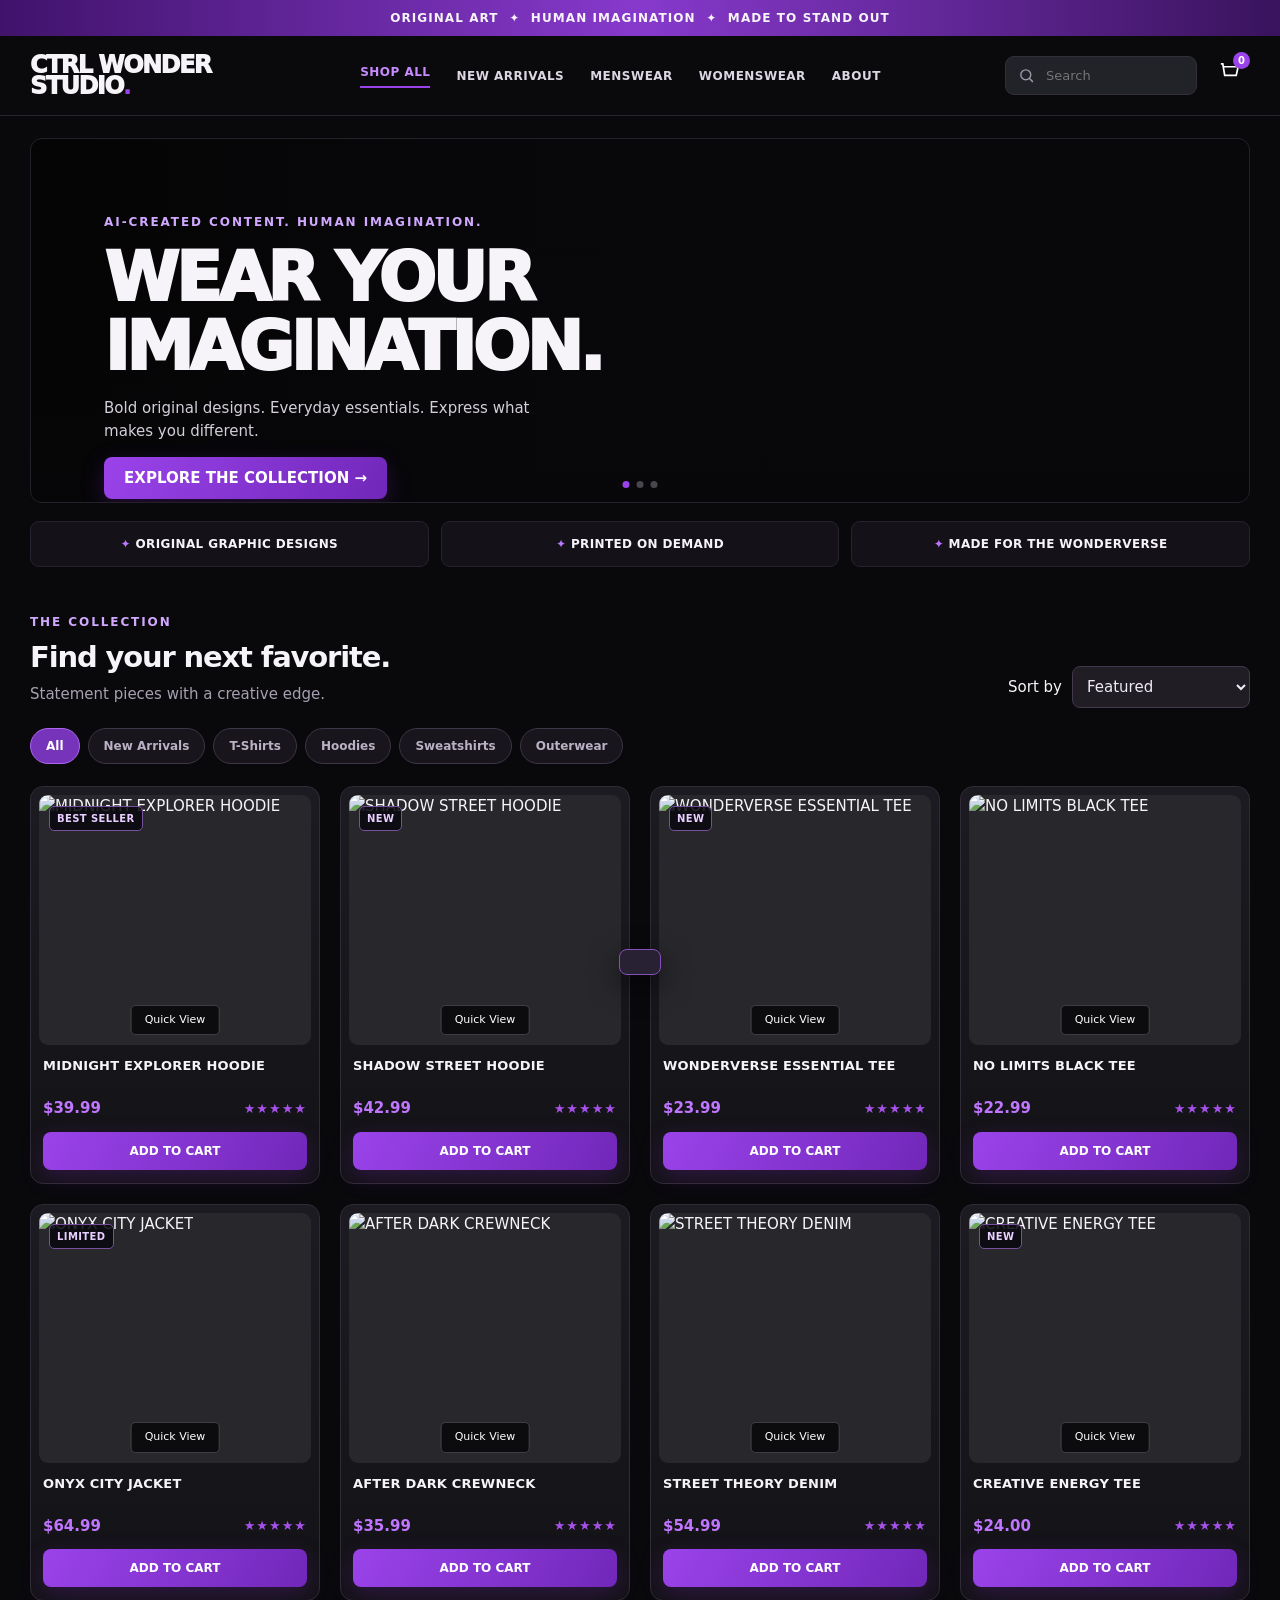
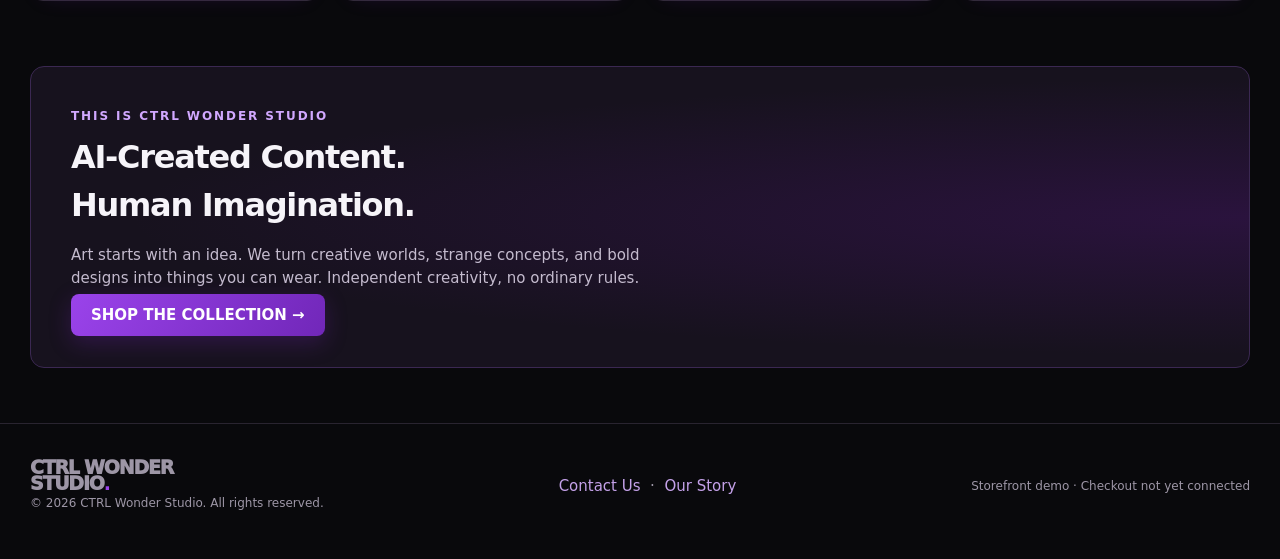
==== commit 320a5f88: "Set CTRL Wonder Studio as GitHub Pages landing page" ====
--- a/index.html
+++ b/index.html
@@ -1 +1,65 @@
-<!doctype html><html lang="en"><head><meta charset="utf-8"><meta name="viewport" content="width=device-width,initial-scale=1"><title>Northline Pawn — In-Store Inventory</title><link rel="stylesheet" href="styles.css"><script src="https://cdn.jsdelivr.net/npm/@supabase/supabase-js@2"></script></head><body><div data-header></div><main><section class="hero"><div><span class="eyebrow">Inspected pre-owned inventory</span><h1>Find your next great item.</h1><p>Browse real in-store inventory with current prices, photos, condition notes, and availability. Purchases and pawn services are completed in person.</p><div class="actions"><a class="btn primary" href="shop.html">Browse inventory</a><a class="btn" href="contact.html">Visit the store</a></div></div><img src="https://images.unsplash.com/photo-1523275335684-37898b6baf30?auto=format&fit=crop&w=1400&q=85" alt="Featured watch"></section><section class="section"><div class="section-head"><div><span class="eyebrow">Available now</span><h2>Featured inventory</h2></div><a href="shop.html">View all</a></div><div class="product-grid" data-featured></div></section><section class="in-store"><div><span class="eyebrow">Pawn services</span><h2>Pawn loans happen in store.</h2><p>Bring your item and government-issued identification to the store. Staff will inspect the item in person and explain available options.</p></div><a class="btn primary" href="contact.html">Store hours & directions</a></section></main><div data-footer></div><div class="modal" data-modal></div><script src="config.js"></script><script src="catalog.js"></script><script src="app.js"></script></body></html>+<!doctype html>
+<html lang="en">
+<head>
+<meta charset="UTF-8"><meta name="viewport" content="width=device-width, initial-scale=1">
+<meta name="theme-color" content="#0b0b0f">
+<title>CTRL WONDER STUDIO | Wear Your Imagination</title>
+<meta name="description" content="Original art. Wearable imagination. Explore the CTRL Wonder Studio collection.">
+<link rel="preconnect" href="https://images.unsplash.com">
+<style>
+:root{--bg:#09090c;--panel:#18181f;--raised:#24242c;--line:#35313e;--text:#f6f4f9;--muted:#a7a0b1;--purple:#9a43ea;--purple2:#6521b0;--radius:14px}*{box-sizing:border-box}html{scroll-behavior:smooth}body{margin:0;background:var(--bg);color:var(--text);font:15px/1.5 Inter,system-ui,-apple-system,"Segoe UI",sans-serif}button,input,select{font:inherit}button{cursor:pointer}button:focus-visible,a:focus-visible,input:focus-visible{outline:2px solid #b884ff;outline-offset:3px}a{color:inherit;text-decoration:none}.container{max-width:1280px;margin:auto;padding:0 30px}.announcement{text-align:center;background:linear-gradient(90deg,#40136b,#8739cc,#39135d);padding:9px 16px;font-size:12px;letter-spacing:.09em;font-weight:750}.header{position:sticky;top:0;background:#0b0b0eeb;backdrop-filter:blur(18px);border-bottom:1px solid #29252f;z-index:20}.nav{height:79px;display:flex;align-items:center;gap:32px}.brand{font-weight:950;font-size:24px;line-height:.86;letter-spacing:-.065em;min-width:206px}.brand span{display:block}.brand b{color:var(--purple)}.navlinks{display:flex;align-items:center;gap:26px;flex:1;justify-content:center}.navlinks a{font-size:12px;font-weight:800;white-space:nowrap;letter-spacing:.04em;color:#ddd7e4}.navlinks a:hover,.navlinks a.active{color:#c78aff}.navlinks a.active{border-bottom:2px solid var(--purple);padding-bottom:5px}.navright{display:flex;align-items:center;gap:12px}.searchbox{background:#222229;border:1px solid #332f3a;border-radius:9px;display:flex;align-items:center;padding:0 12px;gap:9px;height:39px}.searchbox input{background:none;border:0;color:white;outline:none;width:140px;font-size:13px}.searchbox svg{width:17px;color:#9f98aa}.cartbutton,.menubutton{border:0;background:transparent;color:white;position:relative;padding:9px}.cartbutton svg,.menubutton svg{width:23px;height:23px}.count{position:absolute;right:0;top:0;background:var(--purple);border-radius:50%;font-size:10px;font-weight:800;min-width:17px;height:17px;display:grid;place-items:center}.menubutton{display:none}.hero{margin-top:22px;height:365px;border-radius:12px;overflow:hidden;position:relative;background:linear-gradient(90deg,#050506 5%,#070608a8 42%,#0002 80%),url('https://images.unsplash.com/photo-1487222477894-8943e31ef7b2?w=1500&q=85') center 37%/cover;border:1px solid #24212a}.hero:after{content:"";position:absolute;inset:0;background:linear-gradient(0deg,#07070965,transparent 50%);pointer-events:none}.heroContent{position:relative;z-index:1;padding:74px 6%;max-width:680px}.eyebrow{color:#d1a8ff;font-size:12px;font-weight:850;letter-spacing:.16em;text-transform:uppercase}.hero h1{font-size:clamp(37px,5.3vw,68px);line-height:1.02;letter-spacing:-.055em;margin:12px 0 16px;max-width:570px;font-weight:950}.hero p{color:#d4ced9;max-width:430px;margin:0 0 25px}.cta,.buy,.primary{border:0;background:linear-gradient(120deg,var(--purple),#7127b9);color:white;font-weight:850;border-radius:8px;padding:12px 20px;box-shadow:0 7px 22px #7625ba45}.cta:hover,.buy:hover,.primary:hover{filter:brightness(1.14)}.minor{background:none;border:1px solid #61566b;color:white;border-radius:8px;padding:10px 15px}.heroDots{position:absolute;z-index:2;bottom:14px;left:50%;transform:translateX(-50%);display:flex;gap:7px}.heroDots span{width:7px;height:7px;border-radius:50%;background:#aaa6ae66}.heroDots .on{background:var(--purple)}.features{display:grid;grid-template-columns:repeat(3,1fr);gap:12px;margin-top:18px}.feature{background:#141218;border:1px solid #26222e;padding:13px 18px;border-radius:9px;text-align:center;font-size:12px;font-weight:750;letter-spacing:.03em}.feature strong{color:#bb77ff}.sectionHead{display:flex;align-items:end;justify-content:space-between;gap:15px;margin:46px 0 20px}.sectionHead h2{font-size:29px;margin:5px 0 0;letter-spacing:-.04em}.sectionHead p{color:var(--muted);margin:3px 0}.controls{display:flex;gap:10px;align-items:center;flex-wrap:wrap}.controls select{background:#201d25;color:#f1ebf5;border:1px solid #43384e;border-radius:8px;padding:10px}.categories{display:flex;gap:8px;flex-wrap:wrap;margin-bottom:22px}.chip{border:1px solid #3d3646;background:#18151c;color:#bbb1c5;border-radius:24px;padding:8px 15px;font-size:12px;font-weight:750}.chip.on{background:#7634bb;color:white;border-color:#ae65f0}.products{display:grid;grid-template-columns:repeat(4,minmax(0,1fr));gap:20px}.product{background:linear-gradient(180deg,#1c1b21,#131216);border:1px solid #302b36;border-radius:13px;padding:8px;transition:.2s;min-width:0}.product:hover{transform:translateY(-4px);border-color:#7d39ae;box-shadow:0 12px 26px #0008}.photo{height:250px;position:relative;background:#28272c;border-radius:9px;overflow:hidden}.photo img{width:100%;height:100%;object-fit:cover;filter:saturate(.7);transition:transform .35s}.product:hover img{transform:scale(1.045)}.tag{position:absolute;top:11px;left:10px;background:#0a0910dd;color:#e8cfff;border:1px solid #77509c;border-radius:5px;font-size:10px;padding:4px 7px;font-weight:850;letter-spacing:.04em}.quick{position:absolute;bottom:10px;left:50%;transform:translateX(-50%);border:1px solid #ffffff35;color:#fff;background:#08080ad9;border-radius:5px;padding:6px 13px;white-space:nowrap;font-size:11px}.info{padding:12px 4px 5px}.info h3{font-size:13px;line-height:1.35;letter-spacing:.015em;margin:0 0 5px;min-height:35px}.meta{display:flex;align-items:center;justify-content:space-between;gap:6px;margin-bottom:12px}.price{font-weight:850;color:#c076ff}.stars{color:#a751eb;letter-spacing:1px;font-size:13px}.buy{width:100%;font-size:12px;padding:10px}.empty{padding:45px;text-align:center;border:1px dashed #4c4058;color:#b0a5bc;border-radius:12px}.story{margin:65px 0 55px;border:1px solid #3b2852;border-radius:14px;padding:40px;background:radial-gradient(ellipse at right,#47146c66,transparent 65%),#17121e}.story h2{font-size:32px;letter-spacing:-.04em;margin:8px 0}.story p{max-width:620px;color:#c4bbce}.footer{border-top:1px solid #292430;padding:35px 0 45px;color:#9d96a6}.footrow{display:flex;justify-content:space-between;gap:30px;align-items:center}.footer small{font-size:12px}.footer a{color:#c4a1e9}.overlay{position:fixed;inset:0;background:#000b;z-index:40;opacity:0;pointer-events:none;transition:.2s}.overlay.open{opacity:1;pointer-events:auto}.drawer{position:fixed;right:0;top:0;bottom:0;width:min(440px,100%);z-index:41;background:#18141d;transform:translateX(105%);transition:.25s;display:flex;flex-direction:column;border-left:1px solid #493350}.drawer.open{transform:translateX(0)}.drawerHead{display:flex;justify-content:space-between;align-items:center;padding:23px;border-bottom:1px solid #382b3e}.drawerHead h2{margin:0;font-size:21px}.close{background:transparent;color:white;border:0;font-size:28px}.cartItems{overflow:auto;padding:16px 22px;flex:1}.cartItem{display:grid;grid-template-columns:77px 1fr auto;gap:12px;padding:15px 0;border-bottom:1px solid #332a38}.cartItem img{width:77px;height:88px;object-fit:cover;border-radius:7px}.cartItem b{font-size:13px}.cartItem small{display:block;color:#b9a9c7}.qty{display:flex;align-items:center;gap:12px;margin-top:9px}.qty button{background:#302638;color:white;border:0;border-radius:5px;width:26px;height:26px}.drawerBottom{border-top:1px solid #3c3043;padding:22px}.total{display:flex;justify-content:space-between;font-size:18px;font-weight:850;margin-bottom:7px}.disclaimer{color:#ad9eb7;font-size:12px;margin:8px 0 15px}.notice{border:1px solid #845bb0;background:#3e2850;color:#f1dbff;padding:11px;border-radius:7px;font-size:13px}.modal{position:fixed;z-index:51;left:50%;top:50%;transform:translate(-50%,-46%);width:min(800px,calc(100% - 26px));background:#1c1721;border:1px solid #523866;border-radius:15px;display:none;grid-template-columns:1fr 1fr;overflow:hidden;box-shadow:0 20px 90px #000b}.modal.open{display:grid}.modal img{width:100%;height:440px;object-fit:cover}.modalDetails{padding:30px}.modalDetails h2{font-size:30px;margin:10px 0}.modalDetails p{color:#bdafc5}.modalDetails select{background:#302439;color:white;border:1px solid #6f4888;border-radius:6px;padding:10px;width:100%;margin:8px 0 18px}.modalX{position:absolute;right:10px;top:8px;background:#201b27b8;color:#fff;border:0;font-size:27px;border-radius:7px;padding:1px 10px}.toast{position:fixed;bottom:25px;left:50%;transform:translate(-50%,100px);padding:12px 20px;border:1px solid #864fbc;background:#282033;color:white;border-radius:8px;z-index:70;transition:.25s;box-shadow:0 10px 30px #0009}.toast.show{transform:translate(-50%,0)}@media(max-width:990px){.nav{gap:13px}.navlinks{gap:13px}.brand{min-width:150px;font-size:21px}.searchbox input{width:90px}.products{grid-template-columns:repeat(3,1fr)}}@media(max-width:700px){.container{padding:0 16px}.nav{height:66px}.brand{flex:1}.menubutton{display:block}.navlinks{display:none;position:absolute;top:100%;left:0;right:0;background:#131017;padding:18px;flex-direction:column;align-items:start}.navlinks.open{display:flex}.searchbox{max-width:130px}.searchbox input{width:65px}.hero{margin-top:14px;height:345px;background-position:60% center}.heroContent{padding:53px 7%}.hero h1{font-size:41px}.hero p{font-size:13px;max-width:270px}.features{grid-template-columns:1fr}.products{grid-template-columns:repeat(2,minmax(0,1fr));gap:11px}.photo{height:215px}.sectionHead{align-items:start;flex-direction:column}.info h3{font-size:12px}.stars{font-size:10px}.story{padding:25px;margin-top:45px}.footrow{align-items:start;flex-direction:column}.modal{grid-template-columns:1fr;max-height:92vh;overflow:auto}.modal img{height:230px}.modalDetails{padding:20px}}@media(max-width:390px){.products{grid-template-columns:1fr 1fr}.photo{height:175px}.searchbox{display:none}.info{padding:9px 2px}.meta{display:block}.stars{display:block}.brand{font-size:19px}}
+</style>
+</head>
+<body>
+<div class="announcement">ORIGINAL ART &nbsp;✦&nbsp; HUMAN IMAGINATION &nbsp;✦&nbsp; MADE TO STAND OUT</div>
+<header class="header"><div class="container nav">
+<a href="#" class="brand" aria-label="CTRL Wonder Studio home"><span>CTRL WONDER</span><span>STUDIO<b>.</b></span></a>
+<nav id="navlinks" class="navlinks" aria-label="Main navigation"><a href="#shop" data-filter="All" class="active">SHOP ALL</a><a href="#shop" data-filter="New Arrivals">NEW ARRIVALS</a><a href="#shop" data-filter="Men">MENSWEAR</a><a href="#shop" data-filter="Women">WOMENSWEAR</a><a href="#about">ABOUT</a></nav>
+<div class="navright"><label class="searchbox"><svg viewBox="0 0 24 24" fill="none" stroke="currentColor" stroke-width="2"><circle cx="11" cy="11" r="7"/><path d="m16 16 5 5"/></svg><input id="search" type="search" placeholder="Search" aria-label="Search products"></label><button class="cartbutton" id="cartOpen" aria-label="Open shopping cart"><svg viewBox="0 0 24 24" fill="none" stroke="currentColor" stroke-width="1.8"><path d="M3 3h2l2 12h12l2-9H6M9 20h.01M18 20h.01"/></svg><span id="cartCount" class="count">0</span></button><button class="menubutton" id="menu" aria-label="Toggle navigation"><svg viewBox="0 0 24 24" stroke="currentColor" fill="none"><path d="M3 6h18M3 12h18M3 18h18"/></svg></button></div>
+</div></header>
+<main class="container">
+<section class="hero"><div class="heroContent"><div class="eyebrow">AI-Created Content. Human Imagination.</div><h1>WEAR YOUR<br>IMAGINATION.</h1><p>Bold original designs. Everyday essentials. Express what makes you different.</p><a href="#shop" class="cta">EXPLORE THE COLLECTION →</a></div><div class="heroDots"><span class="on"></span><span></span><span></span></div></section>
+<div class="features"><div class="feature"><strong>✦</strong> ORIGINAL GRAPHIC DESIGNS</div><div class="feature"><strong>✦</strong> PRINTED ON DEMAND</div><div class="feature"><strong>✦</strong> MADE FOR THE WONDERVERSE</div></div>
+<section id="shop"><div class="sectionHead"><div><div class="eyebrow">THE COLLECTION</div><h2>Find your next favorite.</h2><p>Statement pieces with a creative edge.</p></div><div class="controls"><label for="sort" class="srOnly">Sort by</label><select id="sort" aria-label="Sort products"><option value="featured">Featured</option><option value="low">Price: Low to High</option><option value="high">Price: High to Low</option><option value="name">Name: A–Z</option></select></div></div><div class="categories" id="categories"></div><div class="products" id="products"></div><div id="empty" class="empty" hidden>No products match your search. Try another keyword.</div></section>
+<section class="story" id="about"><div class="eyebrow">THIS IS CTRL WONDER STUDIO</div><h2>AI-Created Content.<br>Human Imagination.</h2><p>Art starts with an idea. We turn creative worlds, strange concepts, and bold designs into things you can wear. Independent creativity, no ordinary rules.</p><a class="cta" href="#shop">SHOP THE COLLECTION →</a></section>
+</main>
+<footer class="footer"><div class="container footrow"><div><div class="brand" style="font-size:19px;min-width:0"><span>CTRL WONDER</span><span>STUDIO<b>.</b></span></div><small>© <span id="year"></span> CTRL Wonder Studio. All rights reserved.</small></div><div><a href="mailto:ctrlwonderstudio@gmail.com">Contact Us</a> &nbsp;·&nbsp; <a href="#about">Our Story</a></div><small>Storefront demo · Checkout not yet connected</small></div></footer>
+<div class="overlay" id="overlay"></div>
+<aside class="drawer" id="drawer" role="dialog" aria-modal="true" aria-label="Shopping cart"><div class="drawerHead"><h2>Your Cart (<span id="drawerCount">0</span>)</h2><button class="close" id="cartClose" aria-label="Close cart">×</button></div><div id="cartItems" class="cartItems"></div><div class="drawerBottom"><div class="total"><span>Subtotal</span><span id="subtotal">$0.00</span></div><p class="disclaimer">Shipping and taxes calculated at checkout.</p><button id="checkout" class="primary" style="width:100%">CHECKOUT →</button><p class="disclaimer">Demo only. Payments and Printify fulfillment are not connected yet.</p></div></aside>
+<div class="modal" id="modal" role="dialog" aria-modal="true" aria-label="Product details"></div><div id="toast" class="toast" role="status"></div>
+<script>
+"use strict";
+// Demo catalog: replace the sample products and images with real Printify API data before launching.
+const products=[
+{id:"w01",name:"MIDNIGHT EXPLORER HOODIE",price:39.99,category:"Hoodies",audience:"Men",tag:"BEST SELLER",new:true,image:"https://images.unsplash.com/photo-1556821840-3a63f95609a7?w=750&q=85",description:"An everyday heavyweight-inspired hoodie for the curious and creative."},
+{id:"w02",name:"SHADOW STREET HOODIE",price:42.99,category:"Hoodies",audience:"Women",tag:"NEW",new:true,image:"https://images.unsplash.com/photo-1578681994506-b8f463449011?w=750&q=85",description:"Relaxed comfort with a bold streetwear silhouette."},
+{id:"w03",name:"WONDERVERSE ESSENTIAL TEE",price:23.99,category:"T-Shirts",audience:"Men",tag:"NEW",new:true,image:"https://images.unsplash.com/photo-1521572163474-6864f9cf17ab?w=750&q=85",description:"A soft everyday tee ready for your next original graphic."},
+{id:"w04",name:"NO LIMITS BLACK TEE",price:22.99,category:"T-Shirts",audience:"Women",tag:"",new:false,image:"https://images.unsplash.com/photo-1503341455253-b2e723bb3dbb?w=750&q=85",description:"A timeless black staple to wear your personality."},
+{id:"w05",name:"ONYX CITY JACKET",price:64.99,category:"Outerwear",audience:"Men",tag:"LIMITED",new:false,image:"https://images.unsplash.com/photo-1544923246-77307dd654cb?w=750&q=85",description:"Modern dark layers made for city nights."},
+{id:"w06",name:"AFTER DARK CREWNECK",price:35.99,category:"Sweatshirts",audience:"Women",tag:"",new:true,image:"https://images.unsplash.com/photo-1434389677669-e08b4cac3105?w=750&q=85",description:"Easy layers and understated statement style."},
+{id:"w07",name:"STREET THEORY DENIM",price:54.99,category:"Outerwear",audience:"Men",tag:"",new:false,image:"https://images.unsplash.com/photo-1542272604-787c3835535d?w=750&q=85",description:"A versatile streetwear look."},
+{id:"w08",name:"CREATIVE ENERGY TEE",price:24.00,category:"T-Shirts",audience:"Women",tag:"NEW",new:true,image:"https://images.unsplash.com/photo-1562157873-818bc0726f68?w=750&q=85",description:"A blank canvas for endless imagination."}
+];
+const $=id=>document.getElementById(id),money=n=>"$"+n.toFixed(2);
+let filter="All",cart=[],selected=null;
+try{cart=JSON.parse(localStorage.getItem("ctrlwonder_cart")||"[]");if(!Array.isArray(cart))cart=[]}catch{cart=[]}
+const categories=["All","New Arrivals","T-Shirts","Hoodies","Sweatshirts","Outerwear"];
+function escapeHtml(s){return String(s).replace(/[&<>"']/g,c=>({"&":"&amp;","<":"&lt;",">":"&gt;",'"':"&quot;","'":"&#39;"}[c]))}
+function renderChips(){$("categories").innerHTML=categories.map(c=>'<button class="chip '+(filter===c?"on":"")+'" data-category="'+escapeHtml(c)+'">'+escapeHtml(c)+'</button>').join("")}
+function filtered(){const term=$("search").value.trim().toLowerCase();let a=products.filter(p=>(filter==="All"||filter==="New Arrivals"&&p.new||filter===p.category||filter===p.audience)&&[p.name,p.category,p.description].some(x=>x.toLowerCase().includes(term)));const sort=$("sort").value;if(sort==="low")a.sort((a,b)=>a.price-b.price);if(sort==="high")a.sort((a,b)=>b.price-a.price);if(sort==="name")a.sort((a,b)=>a.name.localeCompare(b.name));return a}
+function render(){renderChips();const a=filtered();$("empty").hidden=a.length!==0;$("products").innerHTML=a.map(p=>'<article class="product"><div class="photo"><img loading="lazy" src="'+p.image+'" alt="'+escapeHtml(p.name)+'">'+(p.tag?'<span class="tag">'+escapeHtml(p.tag)+'</span>':'')+'<button class="quick" data-quick="'+p.id+'">Quick View</button></div><div class="info"><h3>'+escapeHtml(p.name)+'</h3><div class="meta"><span class="price">'+money(p.price)+'</span><span class="stars" aria-label="Decorative stars">★★★★★</span></div><button class="buy" data-add="'+p.id+'">ADD TO CART</button></div></article>').join("")}
+function save(){localStorage.setItem("ctrlwonder_cart",JSON.stringify(cart));renderCart()}
+function add(id,size="M"){const p=products.find(p=>p.id===id);if(!p)return;const match=cart.find(x=>x.id===id&&x.size===size);if(match)match.qty++;else cart.push({id,size,qty:1});save();toast("Added to cart");closeModal()}
+function renderCart(){cart=cart.filter(x=>products.some(p=>p.id===x.id)&&x.qty>0);const n=cart.reduce((s,x)=>s+x.qty,0);$("cartCount").textContent=n;$("drawerCount").textContent=n;$("subtotal").textContent=money(cart.reduce((s,x)=>s+products.find(p=>p.id===x.id).price*x.qty,0));$("cartItems").innerHTML=cart.length?cart.map((x,i)=>{let p=products.find(p=>p.id===x.id);return '<div class="cartItem"><img src="'+p.image+'" alt=""><div><b>'+escapeHtml(p.name)+'</b><small>Size '+escapeHtml(x.size)+' · '+money(p.price)+'</small><div class="qty"><button data-adjust="'+i+'" data-delta="-1" aria-label="Decrease quantity">−</button>'+x.qty+'<button data-adjust="'+i+'" data-delta="1" aria-label="Increase quantity">+</button></div></div><button class="close" data-remove="'+i+'" aria-label="Remove item" style="font-size:18px">×</button></div>'}).join(""):'<p style="color:#b9a9c7">Your cart is empty. Explore the collection to find something you love.</p>'}
+function showCart(){closeModal();$("drawer").classList.add("open");$("overlay").classList.add("open");document.body.style.overflow="hidden"}
+function closeAll(){$("drawer").classList.remove("open");$("overlay").classList.remove("open");closeModal();document.body.style.overflow=""}
+function openProduct(id){const p=products.find(x=>x.id===id);if(!p)return;selected=id;$("modal").innerHTML='<button class="modalX" data-close="1" aria-label="Close product details">×</button><img src="'+p.image+'" alt="'+escapeHtml(p.name)+'"><div class="modalDetails"><span class="eyebrow">CTRL WONDER STUDIO</span><h2>'+escapeHtml(p.name)+'</h2><div class="price" style="font-size:22px">'+money(p.price)+'</div><p>'+escapeHtml(p.description)+'</p><label for="size">Select size</label><select id="size"><option>S</option><option selected>M</option><option>L</option><option>XL</option><option>2XL</option></select><button class="primary" data-add-modal="1" style="width:100%">ADD TO CART</button><p style="font-size:11px">Demo sizes and imagery; availability must be synced from Printify.</p></div>';$("modal").classList.add("open");$("overlay").classList.add("open");document.body.style.overflow="hidden"}
+function closeModal(){$("modal").classList.remove("open")}
+let toastTimer;function toast(msg){$("toast").textContent=msg;$("toast").classList.add("show");clearTimeout(toastTimer);toastTimer=setTimeout(()=>$("toast").classList.remove("show"),2600)}
+document.addEventListener("click",e=>{const el=e.target.closest("[data-category],[data-add],[data-quick],[data-filter],[data-adjust],[data-remove],[data-close],[data-add-modal]");if(!el)return;if(el.dataset.category){filter=el.dataset.category;render()}if(el.dataset.filter){filter=el.dataset.filter;render();$("navlinks").classList.remove("open");document.querySelectorAll(".navlinks a").forEach(a=>a.classList.toggle("active",a===el))}if(el.dataset.add)add(el.dataset.add);if(el.dataset.quick)openProduct(el.dataset.quick);if(el.dataset.adjust!==undefined){const i=+el.dataset.adjust;cart[i].qty+=+el.dataset.delta;if(cart[i].qty<=0)cart.splice(i,1);save()}if(el.dataset.remove!==undefined){cart.splice(+el.dataset.remove,1);save()}if(el.dataset.close)closeAll();if(el.dataset.addModal)add(selected,$("size").value)});
+$("cartOpen").onclick=showCart;$("cartClose").onclick=closeAll;$("overlay").onclick=closeAll;$("search").oninput=render;$("sort").onchange=render;$("menu").onclick=()=>$("navlinks").classList.toggle("open");$("year").textContent=new Date().getFullYear();
+$("checkout").onclick=()=>toast("Checkout is not connected yet. Add Stripe + Printify before accepting payments.");
+document.addEventListener("keydown",e=>{if(e.key==="Escape")closeAll()});
+render();renderCart();
+</script>
+</body></html>
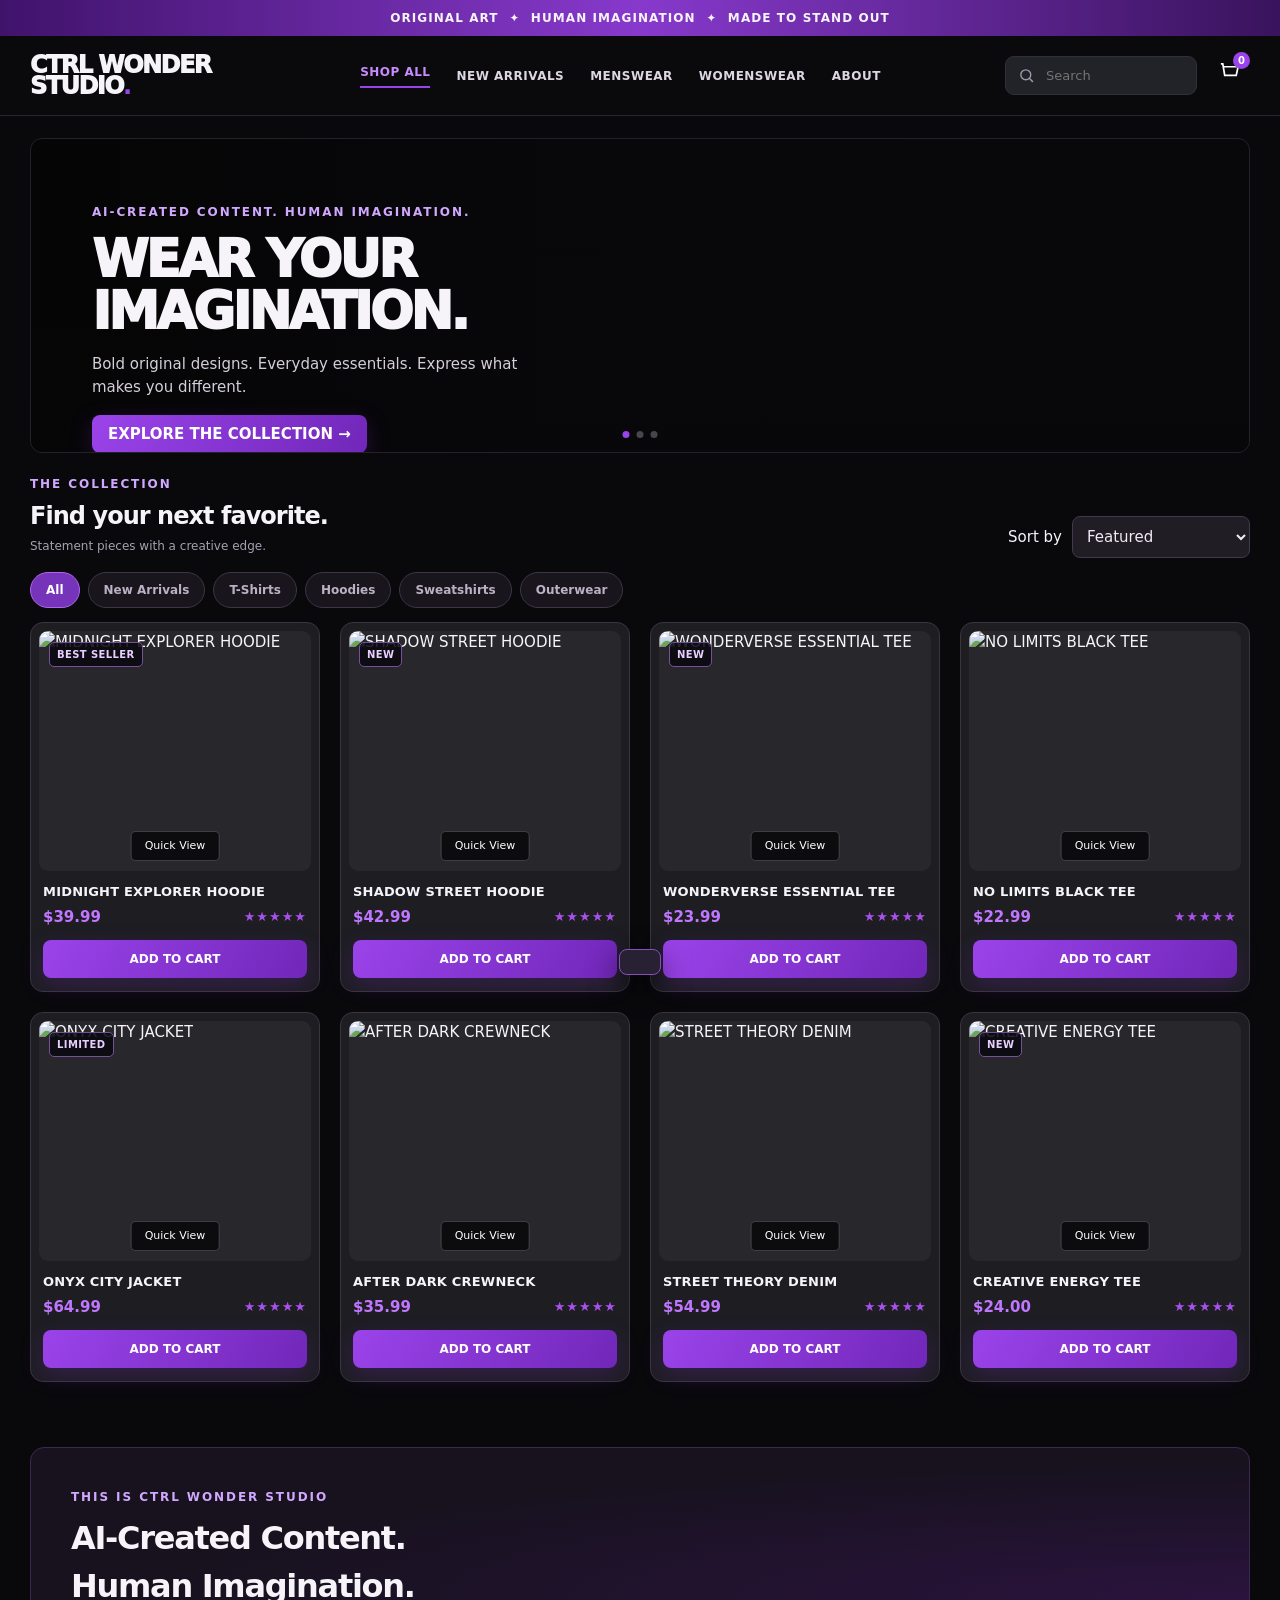
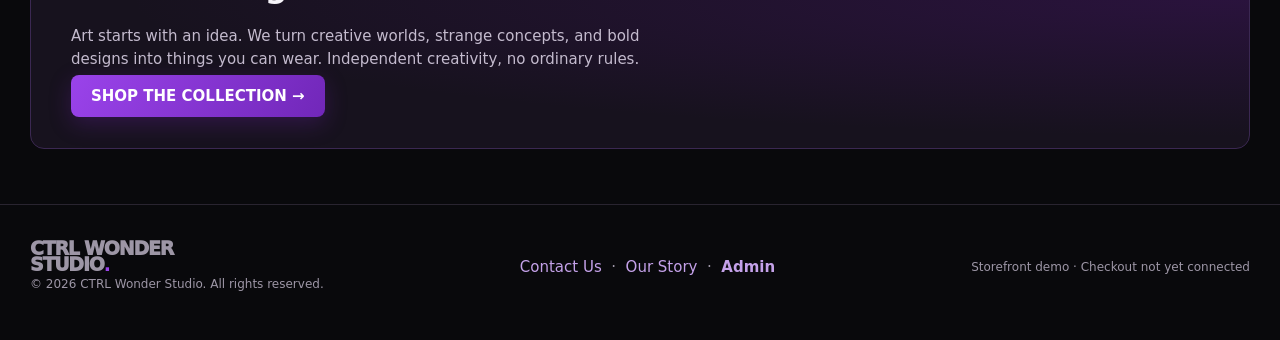
==== commit 01aa46cb: "Sync dark reference storefront with Supabase catalog and click tracking" ====
--- a/index.html
+++ b/index.html
@@ -8,6 +8,10 @@
 <link rel="preconnect" href="https://images.unsplash.com">
 <style>
 :root{--bg:#09090c;--panel:#18181f;--raised:#24242c;--line:#35313e;--text:#f6f4f9;--muted:#a7a0b1;--purple:#9a43ea;--purple2:#6521b0;--radius:14px}*{box-sizing:border-box}html{scroll-behavior:smooth}body{margin:0;background:var(--bg);color:var(--text);font:15px/1.5 Inter,system-ui,-apple-system,"Segoe UI",sans-serif}button,input,select{font:inherit}button{cursor:pointer}button:focus-visible,a:focus-visible,input:focus-visible{outline:2px solid #b884ff;outline-offset:3px}a{color:inherit;text-decoration:none}.container{max-width:1280px;margin:auto;padding:0 30px}.announcement{text-align:center;background:linear-gradient(90deg,#40136b,#8739cc,#39135d);padding:9px 16px;font-size:12px;letter-spacing:.09em;font-weight:750}.header{position:sticky;top:0;background:#0b0b0eeb;backdrop-filter:blur(18px);border-bottom:1px solid #29252f;z-index:20}.nav{height:79px;display:flex;align-items:center;gap:32px}.brand{font-weight:950;font-size:24px;line-height:.86;letter-spacing:-.065em;min-width:206px}.brand span{display:block}.brand b{color:var(--purple)}.navlinks{display:flex;align-items:center;gap:26px;flex:1;justify-content:center}.navlinks a{font-size:12px;font-weight:800;white-space:nowrap;letter-spacing:.04em;color:#ddd7e4}.navlinks a:hover,.navlinks a.active{color:#c78aff}.navlinks a.active{border-bottom:2px solid var(--purple);padding-bottom:5px}.navright{display:flex;align-items:center;gap:12px}.searchbox{background:#222229;border:1px solid #332f3a;border-radius:9px;display:flex;align-items:center;padding:0 12px;gap:9px;height:39px}.searchbox input{background:none;border:0;color:white;outline:none;width:140px;font-size:13px}.searchbox svg{width:17px;color:#9f98aa}.cartbutton,.menubutton{border:0;background:transparent;color:white;position:relative;padding:9px}.cartbutton svg,.menubutton svg{width:23px;height:23px}.count{position:absolute;right:0;top:0;background:var(--purple);border-radius:50%;font-size:10px;font-weight:800;min-width:17px;height:17px;display:grid;place-items:center}.menubutton{display:none}.hero{margin-top:22px;height:365px;border-radius:12px;overflow:hidden;position:relative;background:linear-gradient(90deg,#050506 5%,#070608a8 42%,#0002 80%),url('https://images.unsplash.com/photo-1487222477894-8943e31ef7b2?w=1500&q=85') center 37%/cover;border:1px solid #24212a}.hero:after{content:"";position:absolute;inset:0;background:linear-gradient(0deg,#07070965,transparent 50%);pointer-events:none}.heroContent{position:relative;z-index:1;padding:74px 6%;max-width:680px}.eyebrow{color:#d1a8ff;font-size:12px;font-weight:850;letter-spacing:.16em;text-transform:uppercase}.hero h1{font-size:clamp(37px,5.3vw,68px);line-height:1.02;letter-spacing:-.055em;margin:12px 0 16px;max-width:570px;font-weight:950}.hero p{color:#d4ced9;max-width:430px;margin:0 0 25px}.cta,.buy,.primary{border:0;background:linear-gradient(120deg,var(--purple),#7127b9);color:white;font-weight:850;border-radius:8px;padding:12px 20px;box-shadow:0 7px 22px #7625ba45}.cta:hover,.buy:hover,.primary:hover{filter:brightness(1.14)}.minor{background:none;border:1px solid #61566b;color:white;border-radius:8px;padding:10px 15px}.heroDots{position:absolute;z-index:2;bottom:14px;left:50%;transform:translateX(-50%);display:flex;gap:7px}.heroDots span{width:7px;height:7px;border-radius:50%;background:#aaa6ae66}.heroDots .on{background:var(--purple)}.features{display:grid;grid-template-columns:repeat(3,1fr);gap:12px;margin-top:18px}.feature{background:#141218;border:1px solid #26222e;padding:13px 18px;border-radius:9px;text-align:center;font-size:12px;font-weight:750;letter-spacing:.03em}.feature strong{color:#bb77ff}.sectionHead{display:flex;align-items:end;justify-content:space-between;gap:15px;margin:46px 0 20px}.sectionHead h2{font-size:29px;margin:5px 0 0;letter-spacing:-.04em}.sectionHead p{color:var(--muted);margin:3px 0}.controls{display:flex;gap:10px;align-items:center;flex-wrap:wrap}.controls select{background:#201d25;color:#f1ebf5;border:1px solid #43384e;border-radius:8px;padding:10px}.categories{display:flex;gap:8px;flex-wrap:wrap;margin-bottom:22px}.chip{border:1px solid #3d3646;background:#18151c;color:#bbb1c5;border-radius:24px;padding:8px 15px;font-size:12px;font-weight:750}.chip.on{background:#7634bb;color:white;border-color:#ae65f0}.products{display:grid;grid-template-columns:repeat(4,minmax(0,1fr));gap:20px}.product{background:linear-gradient(180deg,#1c1b21,#131216);border:1px solid #302b36;border-radius:13px;padding:8px;transition:.2s;min-width:0}.product:hover{transform:translateY(-4px);border-color:#7d39ae;box-shadow:0 12px 26px #0008}.photo{height:250px;position:relative;background:#28272c;border-radius:9px;overflow:hidden}.photo img{width:100%;height:100%;object-fit:cover;filter:saturate(.7);transition:transform .35s}.product:hover img{transform:scale(1.045)}.tag{position:absolute;top:11px;left:10px;background:#0a0910dd;color:#e8cfff;border:1px solid #77509c;border-radius:5px;font-size:10px;padding:4px 7px;font-weight:850;letter-spacing:.04em}.quick{position:absolute;bottom:10px;left:50%;transform:translateX(-50%);border:1px solid #ffffff35;color:#fff;background:#08080ad9;border-radius:5px;padding:6px 13px;white-space:nowrap;font-size:11px}.info{padding:12px 4px 5px}.info h3{font-size:13px;line-height:1.35;letter-spacing:.015em;margin:0 0 5px;min-height:35px}.meta{display:flex;align-items:center;justify-content:space-between;gap:6px;margin-bottom:12px}.price{font-weight:850;color:#c076ff}.stars{color:#a751eb;letter-spacing:1px;font-size:13px}.buy{width:100%;font-size:12px;padding:10px}.empty{padding:45px;text-align:center;border:1px dashed #4c4058;color:#b0a5bc;border-radius:12px}.story{margin:65px 0 55px;border:1px solid #3b2852;border-radius:14px;padding:40px;background:radial-gradient(ellipse at right,#47146c66,transparent 65%),#17121e}.story h2{font-size:32px;letter-spacing:-.04em;margin:8px 0}.story p{max-width:620px;color:#c4bbce}.footer{border-top:1px solid #292430;padding:35px 0 45px;color:#9d96a6}.footrow{display:flex;justify-content:space-between;gap:30px;align-items:center}.footer small{font-size:12px}.footer a{color:#c4a1e9}.overlay{position:fixed;inset:0;background:#000b;z-index:40;opacity:0;pointer-events:none;transition:.2s}.overlay.open{opacity:1;pointer-events:auto}.drawer{position:fixed;right:0;top:0;bottom:0;width:min(440px,100%);z-index:41;background:#18141d;transform:translateX(105%);transition:.25s;display:flex;flex-direction:column;border-left:1px solid #493350}.drawer.open{transform:translateX(0)}.drawerHead{display:flex;justify-content:space-between;align-items:center;padding:23px;border-bottom:1px solid #382b3e}.drawerHead h2{margin:0;font-size:21px}.close{background:transparent;color:white;border:0;font-size:28px}.cartItems{overflow:auto;padding:16px 22px;flex:1}.cartItem{display:grid;grid-template-columns:77px 1fr auto;gap:12px;padding:15px 0;border-bottom:1px solid #332a38}.cartItem img{width:77px;height:88px;object-fit:cover;border-radius:7px}.cartItem b{font-size:13px}.cartItem small{display:block;color:#b9a9c7}.qty{display:flex;align-items:center;gap:12px;margin-top:9px}.qty button{background:#302638;color:white;border:0;border-radius:5px;width:26px;height:26px}.drawerBottom{border-top:1px solid #3c3043;padding:22px}.total{display:flex;justify-content:space-between;font-size:18px;font-weight:850;margin-bottom:7px}.disclaimer{color:#ad9eb7;font-size:12px;margin:8px 0 15px}.notice{border:1px solid #845bb0;background:#3e2850;color:#f1dbff;padding:11px;border-radius:7px;font-size:13px}.modal{position:fixed;z-index:51;left:50%;top:50%;transform:translate(-50%,-46%);width:min(800px,calc(100% - 26px));background:#1c1721;border:1px solid #523866;border-radius:15px;display:none;grid-template-columns:1fr 1fr;overflow:hidden;box-shadow:0 20px 90px #000b}.modal.open{display:grid}.modal img{width:100%;height:440px;object-fit:cover}.modalDetails{padding:30px}.modalDetails h2{font-size:30px;margin:10px 0}.modalDetails p{color:#bdafc5}.modalDetails select{background:#302439;color:white;border:1px solid #6f4888;border-radius:6px;padding:10px;width:100%;margin:8px 0 18px}.modalX{position:absolute;right:10px;top:8px;background:#201b27b8;color:#fff;border:0;font-size:27px;border-radius:7px;padding:1px 10px}.toast{position:fixed;bottom:25px;left:50%;transform:translate(-50%,100px);padding:12px 20px;border:1px solid #864fbc;background:#282033;color:white;border-radius:8px;z-index:70;transition:.25s;box-shadow:0 10px 30px #0009}.toast.show{transform:translate(-50%,0)}@media(max-width:990px){.nav{gap:13px}.navlinks{gap:13px}.brand{min-width:150px;font-size:21px}.searchbox input{width:90px}.products{grid-template-columns:repeat(3,1fr)}}@media(max-width:700px){.container{padding:0 16px}.nav{height:66px}.brand{flex:1}.menubutton{display:block}.navlinks{display:none;position:absolute;top:100%;left:0;right:0;background:#131017;padding:18px;flex-direction:column;align-items:start}.navlinks.open{display:flex}.searchbox{max-width:130px}.searchbox input{width:65px}.hero{margin-top:14px;height:345px;background-position:60% center}.heroContent{padding:53px 7%}.hero h1{font-size:41px}.hero p{font-size:13px;max-width:270px}.features{grid-template-columns:1fr}.products{grid-template-columns:repeat(2,minmax(0,1fr));gap:11px}.photo{height:215px}.sectionHead{align-items:start;flex-direction:column}.info h3{font-size:12px}.stars{font-size:10px}.story{padding:25px;margin-top:45px}.footrow{align-items:start;flex-direction:column}.modal{grid-template-columns:1fr;max-height:92vh;overflow:auto}.modal img{height:230px}.modalDetails{padding:20px}}@media(max-width:390px){.products{grid-template-columns:1fr 1fr}.photo{height:175px}.searchbox{display:none}.info{padding:9px 2px}.meta{display:block}.stars{display:block}.brand{font-size:19px}}
+
+/* Reference-inspired compact layout */
+.hero{height:315px;background-position:center 40%}.heroContent{padding:64px 5%}.hero h1{font-size:clamp(36px,4vw,53px)}.features{display:none}.sectionHead{margin:22px 0 14px}.sectionHead h2{font-size:24px}.sectionHead p{font-size:12px}.categories{margin-bottom:14px}.photo{height:240px}.product{background:#1d1d22;border-color:#3b3441}.product:hover{border-color:#933feb}.info h3{min-height:0}.heroContent .cta{padding:10px 16px}.adminFooterLink{font-weight:700;color:#aa72ea}
+@media(max-width:700px){.hero{height:340px}.heroContent{padding:57px 6%}.photo{height:195px}}
 </style>
 </head>
 <body>
@@ -23,14 +27,14 @@
 <section id="shop"><div class="sectionHead"><div><div class="eyebrow">THE COLLECTION</div><h2>Find your next favorite.</h2><p>Statement pieces with a creative edge.</p></div><div class="controls"><label for="sort" class="srOnly">Sort by</label><select id="sort" aria-label="Sort products"><option value="featured">Featured</option><option value="low">Price: Low to High</option><option value="high">Price: High to Low</option><option value="name">Name: A–Z</option></select></div></div><div class="categories" id="categories"></div><div class="products" id="products"></div><div id="empty" class="empty" hidden>No products match your search. Try another keyword.</div></section>
 <section class="story" id="about"><div class="eyebrow">THIS IS CTRL WONDER STUDIO</div><h2>AI-Created Content.<br>Human Imagination.</h2><p>Art starts with an idea. We turn creative worlds, strange concepts, and bold designs into things you can wear. Independent creativity, no ordinary rules.</p><a class="cta" href="#shop">SHOP THE COLLECTION →</a></section>
 </main>
-<footer class="footer"><div class="container footrow"><div><div class="brand" style="font-size:19px;min-width:0"><span>CTRL WONDER</span><span>STUDIO<b>.</b></span></div><small>© <span id="year"></span> CTRL Wonder Studio. All rights reserved.</small></div><div><a href="mailto:ctrlwonderstudio@gmail.com">Contact Us</a> &nbsp;·&nbsp; <a href="#about">Our Story</a></div><small>Storefront demo · Checkout not yet connected</small></div></footer>
+<footer class="footer"><div class="container footrow"><div><div class="brand" style="font-size:19px;min-width:0"><span>CTRL WONDER</span><span>STUDIO<b>.</b></span></div><small>© <span id="year"></span> CTRL Wonder Studio. All rights reserved.</small></div><div><a href="mailto:ctrlwonderstudio@gmail.com">Contact Us</a> &nbsp;·&nbsp; <a href="#about">Our Story</a> &nbsp;·&nbsp; <a class="adminFooterLink" href="admin.html">Admin</a></div><small>Storefront demo · Checkout not yet connected</small></div></footer>
 <div class="overlay" id="overlay"></div>
 <aside class="drawer" id="drawer" role="dialog" aria-modal="true" aria-label="Shopping cart"><div class="drawerHead"><h2>Your Cart (<span id="drawerCount">0</span>)</h2><button class="close" id="cartClose" aria-label="Close cart">×</button></div><div id="cartItems" class="cartItems"></div><div class="drawerBottom"><div class="total"><span>Subtotal</span><span id="subtotal">$0.00</span></div><p class="disclaimer">Shipping and taxes calculated at checkout.</p><button id="checkout" class="primary" style="width:100%">CHECKOUT →</button><p class="disclaimer">Demo only. Payments and Printify fulfillment are not connected yet.</p></div></aside>
 <div class="modal" id="modal" role="dialog" aria-modal="true" aria-label="Product details"></div><div id="toast" class="toast" role="status"></div>
 <script>
 "use strict";
 // Demo catalog: replace the sample products and images with real Printify API data before launching.
-const products=[
+let products=[
 {id:"w01",name:"MIDNIGHT EXPLORER HOODIE",price:39.99,category:"Hoodies",audience:"Men",tag:"BEST SELLER",new:true,image:"https://images.unsplash.com/photo-1556821840-3a63f95609a7?w=750&q=85",description:"An everyday heavyweight-inspired hoodie for the curious and creative."},
 {id:"w02",name:"SHADOW STREET HOODIE",price:42.99,category:"Hoodies",audience:"Women",tag:"NEW",new:true,image:"https://images.unsplash.com/photo-1578681994506-b8f463449011?w=750&q=85",description:"Relaxed comfort with a bold streetwear silhouette."},
 {id:"w03",name:"WONDERVERSE ESSENTIAL TEE",price:23.99,category:"T-Shirts",audience:"Men",tag:"NEW",new:true,image:"https://images.unsplash.com/photo-1521572163474-6864f9cf17ab?w=750&q=85",description:"A soft everyday tee ready for your next original graphic."},
@@ -62,4 +66,17 @@
 document.addEventListener("keydown",e=>{if(e.key==="Escape")closeAll()});
 render();renderCart();
 </script>
+<script src="https://cdn.jsdelivr.net/npm/@supabase/supabase-js@2.49.8/dist/umd/supabase.min.js"></script>
+<script>
+const CWS_URL="https://vhxmczybvvsolbgmprzk.supabase.co";const CWS_KEY="sb_publishable_O6WBgLoE1qYltTi7Z5qveQ_PNbv7KDN";
+(function(){
+let db;
+try { db=window.supabase.createClient(CWS_URL,CWS_KEY); } catch(err){console.warn("Inventory connection unavailable",err);return;}
+function track(type,id){db.from("ctrlwonder_events").insert({event_type:type,product_id:id||null}).then(({error})=>{if(error)console.debug("Analytics unavailable",error.message)});}
+async function syncCatalog(){const {data,error}=await db.from("ctrlwonder_products").select("id,name,price,category,audience,tag,is_new,image,description,active,sort_order").order("sort_order",{ascending:true});if(error){console.warn("Catalog connection failed",error.message);return;}products=(data||[]).map(p=>({...p,new:p.is_new,price:Number(p.price)}));render();renderCart();}
+track("page_view");
+document.addEventListener("click",e=>{const product=e.target.closest("[data-quick],[data-add],[data-add-modal]");if(product){const pid=product.dataset.quick||product.dataset.add||selected;track(product.dataset.quick?"product_view":"add_to_cart",pid);}if(e.target.closest("#checkout"))track("checkout_click");if(e.target.closest("[data-filter]"))track("nav_click");});
+window.addEventListener("pageshow",()=>syncCatalog());syncCatalog();
+})();
+</script>
 </body></html>
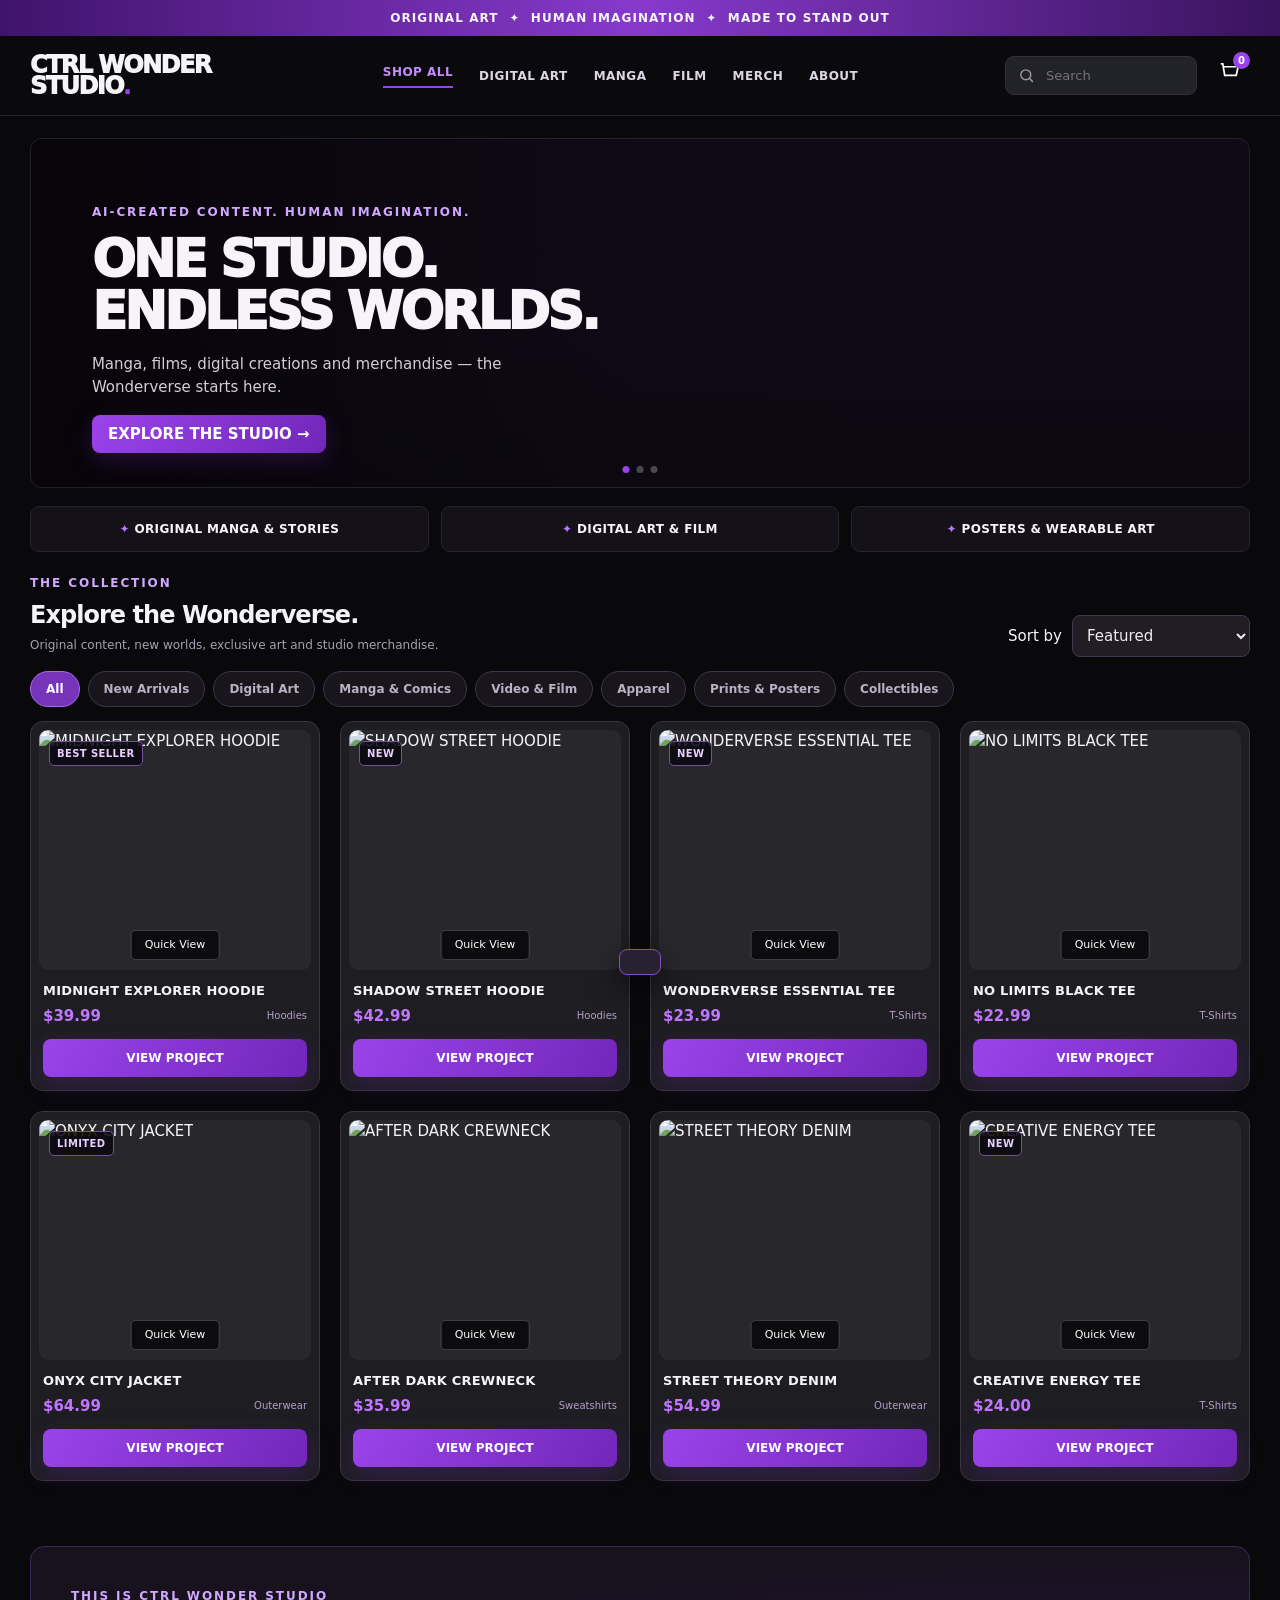
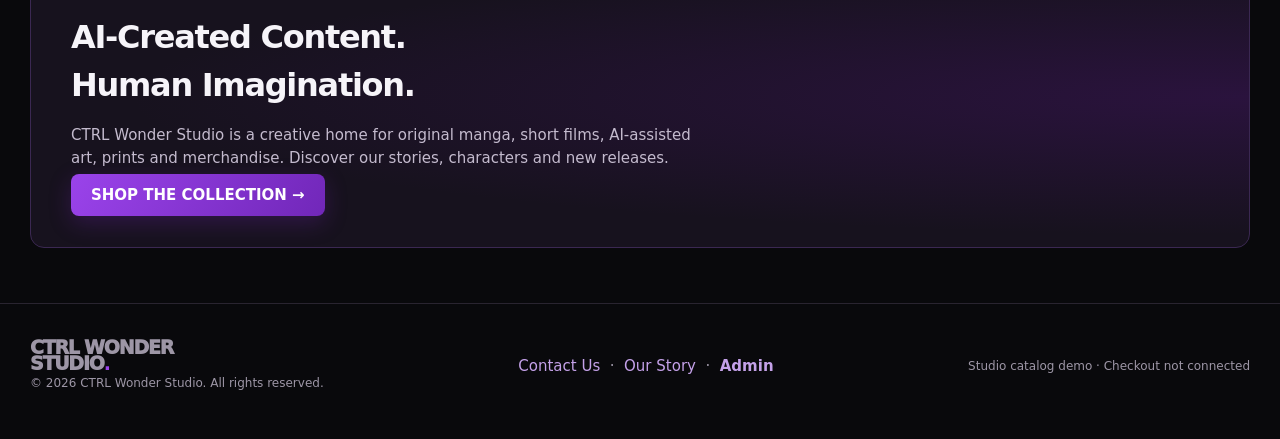
==== commit 01b9f3bb: "Rebuild storefront for all CTRL Wonder Studio creative content" ====
--- a/index.html
+++ b/index.html
@@ -3,31 +3,31 @@
 <head>
 <meta charset="UTF-8"><meta name="viewport" content="width=device-width, initial-scale=1">
 <meta name="theme-color" content="#0b0b0f">
-<title>CTRL WONDER STUDIO | Wear Your Imagination</title>
-<meta name="description" content="Original art. Wearable imagination. Explore the CTRL Wonder Studio collection.">
+<title>CTRL WONDER STUDIO | Art, Stories & Merch</title>
+<meta name="description" content="Original manga, films, digital artwork and merchandise from CTRL Wonder Studio.">
 <link rel="preconnect" href="https://images.unsplash.com">
 <style>
 :root{--bg:#09090c;--panel:#18181f;--raised:#24242c;--line:#35313e;--text:#f6f4f9;--muted:#a7a0b1;--purple:#9a43ea;--purple2:#6521b0;--radius:14px}*{box-sizing:border-box}html{scroll-behavior:smooth}body{margin:0;background:var(--bg);color:var(--text);font:15px/1.5 Inter,system-ui,-apple-system,"Segoe UI",sans-serif}button,input,select{font:inherit}button{cursor:pointer}button:focus-visible,a:focus-visible,input:focus-visible{outline:2px solid #b884ff;outline-offset:3px}a{color:inherit;text-decoration:none}.container{max-width:1280px;margin:auto;padding:0 30px}.announcement{text-align:center;background:linear-gradient(90deg,#40136b,#8739cc,#39135d);padding:9px 16px;font-size:12px;letter-spacing:.09em;font-weight:750}.header{position:sticky;top:0;background:#0b0b0eeb;backdrop-filter:blur(18px);border-bottom:1px solid #29252f;z-index:20}.nav{height:79px;display:flex;align-items:center;gap:32px}.brand{font-weight:950;font-size:24px;line-height:.86;letter-spacing:-.065em;min-width:206px}.brand span{display:block}.brand b{color:var(--purple)}.navlinks{display:flex;align-items:center;gap:26px;flex:1;justify-content:center}.navlinks a{font-size:12px;font-weight:800;white-space:nowrap;letter-spacing:.04em;color:#ddd7e4}.navlinks a:hover,.navlinks a.active{color:#c78aff}.navlinks a.active{border-bottom:2px solid var(--purple);padding-bottom:5px}.navright{display:flex;align-items:center;gap:12px}.searchbox{background:#222229;border:1px solid #332f3a;border-radius:9px;display:flex;align-items:center;padding:0 12px;gap:9px;height:39px}.searchbox input{background:none;border:0;color:white;outline:none;width:140px;font-size:13px}.searchbox svg{width:17px;color:#9f98aa}.cartbutton,.menubutton{border:0;background:transparent;color:white;position:relative;padding:9px}.cartbutton svg,.menubutton svg{width:23px;height:23px}.count{position:absolute;right:0;top:0;background:var(--purple);border-radius:50%;font-size:10px;font-weight:800;min-width:17px;height:17px;display:grid;place-items:center}.menubutton{display:none}.hero{margin-top:22px;height:365px;border-radius:12px;overflow:hidden;position:relative;background:linear-gradient(90deg,#050506 5%,#070608a8 42%,#0002 80%),url('https://images.unsplash.com/photo-1487222477894-8943e31ef7b2?w=1500&q=85') center 37%/cover;border:1px solid #24212a}.hero:after{content:"";position:absolute;inset:0;background:linear-gradient(0deg,#07070965,transparent 50%);pointer-events:none}.heroContent{position:relative;z-index:1;padding:74px 6%;max-width:680px}.eyebrow{color:#d1a8ff;font-size:12px;font-weight:850;letter-spacing:.16em;text-transform:uppercase}.hero h1{font-size:clamp(37px,5.3vw,68px);line-height:1.02;letter-spacing:-.055em;margin:12px 0 16px;max-width:570px;font-weight:950}.hero p{color:#d4ced9;max-width:430px;margin:0 0 25px}.cta,.buy,.primary{border:0;background:linear-gradient(120deg,var(--purple),#7127b9);color:white;font-weight:850;border-radius:8px;padding:12px 20px;box-shadow:0 7px 22px #7625ba45}.cta:hover,.buy:hover,.primary:hover{filter:brightness(1.14)}.minor{background:none;border:1px solid #61566b;color:white;border-radius:8px;padding:10px 15px}.heroDots{position:absolute;z-index:2;bottom:14px;left:50%;transform:translateX(-50%);display:flex;gap:7px}.heroDots span{width:7px;height:7px;border-radius:50%;background:#aaa6ae66}.heroDots .on{background:var(--purple)}.features{display:grid;grid-template-columns:repeat(3,1fr);gap:12px;margin-top:18px}.feature{background:#141218;border:1px solid #26222e;padding:13px 18px;border-radius:9px;text-align:center;font-size:12px;font-weight:750;letter-spacing:.03em}.feature strong{color:#bb77ff}.sectionHead{display:flex;align-items:end;justify-content:space-between;gap:15px;margin:46px 0 20px}.sectionHead h2{font-size:29px;margin:5px 0 0;letter-spacing:-.04em}.sectionHead p{color:var(--muted);margin:3px 0}.controls{display:flex;gap:10px;align-items:center;flex-wrap:wrap}.controls select{background:#201d25;color:#f1ebf5;border:1px solid #43384e;border-radius:8px;padding:10px}.categories{display:flex;gap:8px;flex-wrap:wrap;margin-bottom:22px}.chip{border:1px solid #3d3646;background:#18151c;color:#bbb1c5;border-radius:24px;padding:8px 15px;font-size:12px;font-weight:750}.chip.on{background:#7634bb;color:white;border-color:#ae65f0}.products{display:grid;grid-template-columns:repeat(4,minmax(0,1fr));gap:20px}.product{background:linear-gradient(180deg,#1c1b21,#131216);border:1px solid #302b36;border-radius:13px;padding:8px;transition:.2s;min-width:0}.product:hover{transform:translateY(-4px);border-color:#7d39ae;box-shadow:0 12px 26px #0008}.photo{height:250px;position:relative;background:#28272c;border-radius:9px;overflow:hidden}.photo img{width:100%;height:100%;object-fit:cover;filter:saturate(.7);transition:transform .35s}.product:hover img{transform:scale(1.045)}.tag{position:absolute;top:11px;left:10px;background:#0a0910dd;color:#e8cfff;border:1px solid #77509c;border-radius:5px;font-size:10px;padding:4px 7px;font-weight:850;letter-spacing:.04em}.quick{position:absolute;bottom:10px;left:50%;transform:translateX(-50%);border:1px solid #ffffff35;color:#fff;background:#08080ad9;border-radius:5px;padding:6px 13px;white-space:nowrap;font-size:11px}.info{padding:12px 4px 5px}.info h3{font-size:13px;line-height:1.35;letter-spacing:.015em;margin:0 0 5px;min-height:35px}.meta{display:flex;align-items:center;justify-content:space-between;gap:6px;margin-bottom:12px}.price{font-weight:850;color:#c076ff}.stars{color:#a751eb;letter-spacing:1px;font-size:13px}.buy{width:100%;font-size:12px;padding:10px}.empty{padding:45px;text-align:center;border:1px dashed #4c4058;color:#b0a5bc;border-radius:12px}.story{margin:65px 0 55px;border:1px solid #3b2852;border-radius:14px;padding:40px;background:radial-gradient(ellipse at right,#47146c66,transparent 65%),#17121e}.story h2{font-size:32px;letter-spacing:-.04em;margin:8px 0}.story p{max-width:620px;color:#c4bbce}.footer{border-top:1px solid #292430;padding:35px 0 45px;color:#9d96a6}.footrow{display:flex;justify-content:space-between;gap:30px;align-items:center}.footer small{font-size:12px}.footer a{color:#c4a1e9}.overlay{position:fixed;inset:0;background:#000b;z-index:40;opacity:0;pointer-events:none;transition:.2s}.overlay.open{opacity:1;pointer-events:auto}.drawer{position:fixed;right:0;top:0;bottom:0;width:min(440px,100%);z-index:41;background:#18141d;transform:translateX(105%);transition:.25s;display:flex;flex-direction:column;border-left:1px solid #493350}.drawer.open{transform:translateX(0)}.drawerHead{display:flex;justify-content:space-between;align-items:center;padding:23px;border-bottom:1px solid #382b3e}.drawerHead h2{margin:0;font-size:21px}.close{background:transparent;color:white;border:0;font-size:28px}.cartItems{overflow:auto;padding:16px 22px;flex:1}.cartItem{display:grid;grid-template-columns:77px 1fr auto;gap:12px;padding:15px 0;border-bottom:1px solid #332a38}.cartItem img{width:77px;height:88px;object-fit:cover;border-radius:7px}.cartItem b{font-size:13px}.cartItem small{display:block;color:#b9a9c7}.qty{display:flex;align-items:center;gap:12px;margin-top:9px}.qty button{background:#302638;color:white;border:0;border-radius:5px;width:26px;height:26px}.drawerBottom{border-top:1px solid #3c3043;padding:22px}.total{display:flex;justify-content:space-between;font-size:18px;font-weight:850;margin-bottom:7px}.disclaimer{color:#ad9eb7;font-size:12px;margin:8px 0 15px}.notice{border:1px solid #845bb0;background:#3e2850;color:#f1dbff;padding:11px;border-radius:7px;font-size:13px}.modal{position:fixed;z-index:51;left:50%;top:50%;transform:translate(-50%,-46%);width:min(800px,calc(100% - 26px));background:#1c1721;border:1px solid #523866;border-radius:15px;display:none;grid-template-columns:1fr 1fr;overflow:hidden;box-shadow:0 20px 90px #000b}.modal.open{display:grid}.modal img{width:100%;height:440px;object-fit:cover}.modalDetails{padding:30px}.modalDetails h2{font-size:30px;margin:10px 0}.modalDetails p{color:#bdafc5}.modalDetails select{background:#302439;color:white;border:1px solid #6f4888;border-radius:6px;padding:10px;width:100%;margin:8px 0 18px}.modalX{position:absolute;right:10px;top:8px;background:#201b27b8;color:#fff;border:0;font-size:27px;border-radius:7px;padding:1px 10px}.toast{position:fixed;bottom:25px;left:50%;transform:translate(-50%,100px);padding:12px 20px;border:1px solid #864fbc;background:#282033;color:white;border-radius:8px;z-index:70;transition:.25s;box-shadow:0 10px 30px #0009}.toast.show{transform:translate(-50%,0)}@media(max-width:990px){.nav{gap:13px}.navlinks{gap:13px}.brand{min-width:150px;font-size:21px}.searchbox input{width:90px}.products{grid-template-columns:repeat(3,1fr)}}@media(max-width:700px){.container{padding:0 16px}.nav{height:66px}.brand{flex:1}.menubutton{display:block}.navlinks{display:none;position:absolute;top:100%;left:0;right:0;background:#131017;padding:18px;flex-direction:column;align-items:start}.navlinks.open{display:flex}.searchbox{max-width:130px}.searchbox input{width:65px}.hero{margin-top:14px;height:345px;background-position:60% center}.heroContent{padding:53px 7%}.hero h1{font-size:41px}.hero p{font-size:13px;max-width:270px}.features{grid-template-columns:1fr}.products{grid-template-columns:repeat(2,minmax(0,1fr));gap:11px}.photo{height:215px}.sectionHead{align-items:start;flex-direction:column}.info h3{font-size:12px}.stars{font-size:10px}.story{padding:25px;margin-top:45px}.footrow{align-items:start;flex-direction:column}.modal{grid-template-columns:1fr;max-height:92vh;overflow:auto}.modal img{height:230px}.modalDetails{padding:20px}}@media(max-width:390px){.products{grid-template-columns:1fr 1fr}.photo{height:175px}.searchbox{display:none}.info{padding:9px 2px}.meta{display:block}.stars{display:block}.brand{font-size:19px}}
 
 /* Reference-inspired compact layout */
-.hero{height:315px;background-position:center 40%}.heroContent{padding:64px 5%}.hero h1{font-size:clamp(36px,4vw,53px)}.features{display:none}.sectionHead{margin:22px 0 14px}.sectionHead h2{font-size:24px}.sectionHead p{font-size:12px}.categories{margin-bottom:14px}.photo{height:240px}.product{background:#1d1d22;border-color:#3b3441}.product:hover{border-color:#933feb}.info h3{min-height:0}.heroContent .cta{padding:10px 16px}.adminFooterLink{font-weight:700;color:#aa72ea}
+.hero{height:350px;background-image:linear-gradient(90deg,#07040a 5%,#100a17df 50%,#190b2666),url('https://images.unsplash.com/photo-1518709268805-4e9042af9f23?w=1600&q=85');background-position:center}.heroContent{padding:64px 5%}.hero h1{font-size:clamp(36px,4vw,53px)}.features{display:grid}.sectionHead{margin:22px 0 14px}.sectionHead h2{font-size:24px}.sectionHead p{font-size:12px}.categories{margin-bottom:14px}.photo{height:240px}.product{background:#1d1d22;border-color:#3b3441}.product:hover{border-color:#933feb}.info h3{min-height:0}.heroContent .cta{padding:10px 16px}.adminFooterLink{font-weight:700;color:#aa72ea}
 @media(max-width:700px){.hero{height:340px}.heroContent{padding:57px 6%}.photo{height:195px}}
-</style>
+.meta .stars{font-size:10px;letter-spacing:0;color:#b59ec9}.features{display:grid!important}@media(max-width:700px){.features{grid-template-columns:1fr}} </style>
 </head>
 <body>
 <div class="announcement">ORIGINAL ART &nbsp;✦&nbsp; HUMAN IMAGINATION &nbsp;✦&nbsp; MADE TO STAND OUT</div>
 <header class="header"><div class="container nav">
 <a href="#" class="brand" aria-label="CTRL Wonder Studio home"><span>CTRL WONDER</span><span>STUDIO<b>.</b></span></a>
-<nav id="navlinks" class="navlinks" aria-label="Main navigation"><a href="#shop" data-filter="All" class="active">SHOP ALL</a><a href="#shop" data-filter="New Arrivals">NEW ARRIVALS</a><a href="#shop" data-filter="Men">MENSWEAR</a><a href="#shop" data-filter="Women">WOMENSWEAR</a><a href="#about">ABOUT</a></nav>
+<nav id="navlinks" class="navlinks" aria-label="Main navigation"><a href="#shop" data-filter="All" class="active">SHOP ALL</a><a href="#shop" data-filter="Digital Art">DIGITAL ART</a><a href="#shop" data-filter="Manga & Comics">MANGA</a><a href="#shop" data-filter="Video & Film">FILM</a><a href="#shop" data-filter="Apparel">MERCH</a><a href="#about">ABOUT</a></nav>
 <div class="navright"><label class="searchbox"><svg viewBox="0 0 24 24" fill="none" stroke="currentColor" stroke-width="2"><circle cx="11" cy="11" r="7"/><path d="m16 16 5 5"/></svg><input id="search" type="search" placeholder="Search" aria-label="Search products"></label><button class="cartbutton" id="cartOpen" aria-label="Open shopping cart"><svg viewBox="0 0 24 24" fill="none" stroke="currentColor" stroke-width="1.8"><path d="M3 3h2l2 12h12l2-9H6M9 20h.01M18 20h.01"/></svg><span id="cartCount" class="count">0</span></button><button class="menubutton" id="menu" aria-label="Toggle navigation"><svg viewBox="0 0 24 24" stroke="currentColor" fill="none"><path d="M3 6h18M3 12h18M3 18h18"/></svg></button></div>
 </div></header>
 <main class="container">
-<section class="hero"><div class="heroContent"><div class="eyebrow">AI-Created Content. Human Imagination.</div><h1>WEAR YOUR<br>IMAGINATION.</h1><p>Bold original designs. Everyday essentials. Express what makes you different.</p><a href="#shop" class="cta">EXPLORE THE COLLECTION →</a></div><div class="heroDots"><span class="on"></span><span></span><span></span></div></section>
-<div class="features"><div class="feature"><strong>✦</strong> ORIGINAL GRAPHIC DESIGNS</div><div class="feature"><strong>✦</strong> PRINTED ON DEMAND</div><div class="feature"><strong>✦</strong> MADE FOR THE WONDERVERSE</div></div>
-<section id="shop"><div class="sectionHead"><div><div class="eyebrow">THE COLLECTION</div><h2>Find your next favorite.</h2><p>Statement pieces with a creative edge.</p></div><div class="controls"><label for="sort" class="srOnly">Sort by</label><select id="sort" aria-label="Sort products"><option value="featured">Featured</option><option value="low">Price: Low to High</option><option value="high">Price: High to Low</option><option value="name">Name: A–Z</option></select></div></div><div class="categories" id="categories"></div><div class="products" id="products"></div><div id="empty" class="empty" hidden>No products match your search. Try another keyword.</div></section>
-<section class="story" id="about"><div class="eyebrow">THIS IS CTRL WONDER STUDIO</div><h2>AI-Created Content.<br>Human Imagination.</h2><p>Art starts with an idea. We turn creative worlds, strange concepts, and bold designs into things you can wear. Independent creativity, no ordinary rules.</p><a class="cta" href="#shop">SHOP THE COLLECTION →</a></section>
+<section class="hero"><div class="heroContent"><div class="eyebrow">AI-Created Content. Human Imagination.</div><h1>ONE STUDIO.<br>ENDLESS WORLDS.</h1><p>Manga, films, digital creations and merchandise — the Wonderverse starts here.</p><a href="#shop" class="cta">EXPLORE THE STUDIO →</a></div><div class="heroDots"><span class="on"></span><span></span><span></span></div></section>
+<div class="features"><div class="feature"><strong>✦</strong> ORIGINAL MANGA & STORIES</div><div class="feature"><strong>✦</strong> DIGITAL ART & FILM</div><div class="feature"><strong>✦</strong> POSTERS & WEARABLE ART</div></div>
+<section id="shop"><div class="sectionHead"><div><div class="eyebrow">THE COLLECTION</div><h2>Explore the Wonderverse.</h2><p>Original content, new worlds, exclusive art and studio merchandise.</p></div><div class="controls"><label for="sort" class="srOnly">Sort by</label><select id="sort" aria-label="Sort products"><option value="featured">Featured</option><option value="low">Price: Low to High</option><option value="high">Price: High to Low</option><option value="name">Name: A–Z</option></select></div></div><div class="categories" id="categories"></div><div class="products" id="products"></div><div id="empty" class="empty" hidden>No products match your search. Try another keyword.</div></section>
+<section class="story" id="about"><div class="eyebrow">THIS IS CTRL WONDER STUDIO</div><h2>AI-Created Content.<br>Human Imagination.</h2><p>CTRL Wonder Studio is a creative home for original manga, short films, AI-assisted art, prints and merchandise. Discover our stories, characters and new releases.</p><a class="cta" href="#shop">SHOP THE COLLECTION →</a></section>
 </main>
-<footer class="footer"><div class="container footrow"><div><div class="brand" style="font-size:19px;min-width:0"><span>CTRL WONDER</span><span>STUDIO<b>.</b></span></div><small>© <span id="year"></span> CTRL Wonder Studio. All rights reserved.</small></div><div><a href="mailto:ctrlwonderstudio@gmail.com">Contact Us</a> &nbsp;·&nbsp; <a href="#about">Our Story</a> &nbsp;·&nbsp; <a class="adminFooterLink" href="admin.html">Admin</a></div><small>Storefront demo · Checkout not yet connected</small></div></footer>
+<footer class="footer"><div class="container footrow"><div><div class="brand" style="font-size:19px;min-width:0"><span>CTRL WONDER</span><span>STUDIO<b>.</b></span></div><small>© <span id="year"></span> CTRL Wonder Studio. All rights reserved.</small></div><div><a href="mailto:ctrlwonderstudio@gmail.com">Contact Us</a> &nbsp;·&nbsp; <a href="#about">Our Story</a> &nbsp;·&nbsp; <a class="adminFooterLink" href="admin.html">Admin</a></div><small>Studio catalog demo · Checkout not connected</small></div></footer>
 <div class="overlay" id="overlay"></div>
 <aside class="drawer" id="drawer" role="dialog" aria-modal="true" aria-label="Shopping cart"><div class="drawerHead"><h2>Your Cart (<span id="drawerCount">0</span>)</h2><button class="close" id="cartClose" aria-label="Close cart">×</button></div><div id="cartItems" class="cartItems"></div><div class="drawerBottom"><div class="total"><span>Subtotal</span><span id="subtotal">$0.00</span></div><p class="disclaimer">Shipping and taxes calculated at checkout.</p><button id="checkout" class="primary" style="width:100%">CHECKOUT →</button><p class="disclaimer">Demo only. Payments and Printify fulfillment are not connected yet.</p></div></aside>
 <div class="modal" id="modal" role="dialog" aria-modal="true" aria-label="Product details"></div><div id="toast" class="toast" role="status"></div>
@@ -47,33 +47,33 @@
 const $=id=>document.getElementById(id),money=n=>"$"+n.toFixed(2);
 let filter="All",cart=[],selected=null;
 try{cart=JSON.parse(localStorage.getItem("ctrlwonder_cart")||"[]");if(!Array.isArray(cart))cart=[]}catch{cart=[]}
-const categories=["All","New Arrivals","T-Shirts","Hoodies","Sweatshirts","Outerwear"];
+const categories=["All","New Arrivals","Digital Art","Manga & Comics","Video & Film","Apparel","Prints & Posters","Collectibles"];
 function escapeHtml(s){return String(s).replace(/[&<>"']/g,c=>({"&":"&amp;","<":"&lt;",">":"&gt;",'"':"&quot;","'":"&#39;"}[c]))}
 function renderChips(){$("categories").innerHTML=categories.map(c=>'<button class="chip '+(filter===c?"on":"")+'" data-category="'+escapeHtml(c)+'">'+escapeHtml(c)+'</button>').join("")}
 function filtered(){const term=$("search").value.trim().toLowerCase();let a=products.filter(p=>(filter==="All"||filter==="New Arrivals"&&p.new||filter===p.category||filter===p.audience)&&[p.name,p.category,p.description].some(x=>x.toLowerCase().includes(term)));const sort=$("sort").value;if(sort==="low")a.sort((a,b)=>a.price-b.price);if(sort==="high")a.sort((a,b)=>b.price-a.price);if(sort==="name")a.sort((a,b)=>a.name.localeCompare(b.name));return a}
-function render(){renderChips();const a=filtered();$("empty").hidden=a.length!==0;$("products").innerHTML=a.map(p=>'<article class="product"><div class="photo"><img loading="lazy" src="'+p.image+'" alt="'+escapeHtml(p.name)+'">'+(p.tag?'<span class="tag">'+escapeHtml(p.tag)+'</span>':'')+'<button class="quick" data-quick="'+p.id+'">Quick View</button></div><div class="info"><h3>'+escapeHtml(p.name)+'</h3><div class="meta"><span class="price">'+money(p.price)+'</span><span class="stars" aria-label="Decorative stars">★★★★★</span></div><button class="buy" data-add="'+p.id+'">ADD TO CART</button></div></article>').join("")}
+function render(){renderChips();const a=filtered();$("empty").hidden=a.length!==0;$("products").innerHTML=a.map(p=>'<article class="product"><div class="photo"><img loading="lazy" src="'+escapeHtml(p.image)+'" alt="'+escapeHtml(p.name)+'">'+(p.tag?'<span class="tag">'+escapeHtml(p.tag)+'</span>':'')+'<button class="quick" data-quick="'+escapeHtml(p.id)+'">Quick View</button></div><div class="info"><h3>'+escapeHtml(p.name)+'</h3><div class="meta"><span class="price">'+(p.price===0?'PREVIEW':money(p.price))+'</span><span class="stars">'+escapeHtml(p.category)+'</span></div><button class="buy" data-quick="'+escapeHtml(p.id)+'">VIEW PROJECT</button></div></article>').join("")}
 function save(){localStorage.setItem("ctrlwonder_cart",JSON.stringify(cart));renderCart()}
-function add(id,size="M"){const p=products.find(p=>p.id===id);if(!p)return;const match=cart.find(x=>x.id===id&&x.size===size);if(match)match.qty++;else cart.push({id,size,qty:1});save();toast("Added to cart");closeModal()}
-function renderCart(){cart=cart.filter(x=>products.some(p=>p.id===x.id)&&x.qty>0);const n=cart.reduce((s,x)=>s+x.qty,0);$("cartCount").textContent=n;$("drawerCount").textContent=n;$("subtotal").textContent=money(cart.reduce((s,x)=>s+products.find(p=>p.id===x.id).price*x.qty,0));$("cartItems").innerHTML=cart.length?cart.map((x,i)=>{let p=products.find(p=>p.id===x.id);return '<div class="cartItem"><img src="'+p.image+'" alt=""><div><b>'+escapeHtml(p.name)+'</b><small>Size '+escapeHtml(x.size)+' · '+money(p.price)+'</small><div class="qty"><button data-adjust="'+i+'" data-delta="-1" aria-label="Decrease quantity">−</button>'+x.qty+'<button data-adjust="'+i+'" data-delta="1" aria-label="Increase quantity">+</button></div></div><button class="close" data-remove="'+i+'" aria-label="Remove item" style="font-size:18px">×</button></div>'}).join(""):'<p style="color:#b9a9c7">Your cart is empty. Explore the collection to find something you love.</p>'}
+function add(id,size="Digital"){const p=products.find(p=>p.id===id);if(!p||p.price<=0||p.fulfillment_type==="preorder")return;const match=cart.find(x=>x.id===id&&x.size===size);if(match)match.qty++;else cart.push({id,size,qty:1});save();toast("Added to cart");closeModal()}
+function renderCart(){cart=cart.filter(x=>products.some(p=>p.id===x.id)&&x.qty>0);const n=cart.reduce((s,x)=>s+x.qty,0);$("cartCount").textContent=n;$("drawerCount").textContent=n;$("subtotal").textContent=money(cart.reduce((s,x)=>s+products.find(p=>p.id===x.id).price*x.qty,0));$("cartItems").innerHTML=cart.length?cart.map((x,i)=>{let p=products.find(p=>p.id===x.id);return '<div class="cartItem"><img src="'+p.image+'" alt=""><div><b>'+escapeHtml(p.name)+'</b><small>'+(x.size==='Digital'?'Digital download':'Size '+escapeHtml(x.size))+' · '+money(p.price)+'</small><div class="qty"><button data-adjust="'+i+'" data-delta="-1" aria-label="Decrease quantity">−</button>'+x.qty+'<button data-adjust="'+i+'" data-delta="1" aria-label="Increase quantity">+</button></div></div><button class="close" data-remove="'+i+'" aria-label="Remove item" style="font-size:18px">×</button></div>'}).join(""):'<p style="color:#b9a9c7">Your cart is empty. Explore the collection to find something you love.</p>'}
 function showCart(){closeModal();$("drawer").classList.add("open");$("overlay").classList.add("open");document.body.style.overflow="hidden"}
 function closeAll(){$("drawer").classList.remove("open");$("overlay").classList.remove("open");closeModal();document.body.style.overflow=""}
-function openProduct(id){const p=products.find(x=>x.id===id);if(!p)return;selected=id;$("modal").innerHTML='<button class="modalX" data-close="1" aria-label="Close product details">×</button><img src="'+p.image+'" alt="'+escapeHtml(p.name)+'"><div class="modalDetails"><span class="eyebrow">CTRL WONDER STUDIO</span><h2>'+escapeHtml(p.name)+'</h2><div class="price" style="font-size:22px">'+money(p.price)+'</div><p>'+escapeHtml(p.description)+'</p><label for="size">Select size</label><select id="size"><option>S</option><option selected>M</option><option>L</option><option>XL</option><option>2XL</option></select><button class="primary" data-add-modal="1" style="width:100%">ADD TO CART</button><p style="font-size:11px">Demo sizes and imagery; availability must be synced from Printify.</p></div>';$("modal").classList.add("open");$("overlay").classList.add("open");document.body.style.overflow="hidden"}
+function openProduct(id){const p=products.find(x=>x.id===id);if(!p)return;selected=id;const physical=p.fulfillment_type==="physical",available=p.price>0&&p.fulfillment_type!=="preorder";$("modal").innerHTML='<button class="modalX" data-close="1" aria-label="Close product details">×</button><img src="'+escapeHtml(p.image)+'" alt="'+escapeHtml(p.name)+'"><div class="modalDetails"><span class="eyebrow">'+escapeHtml(p.category)+' · '+escapeHtml(p.fulfillment_type||"creative project")+'</span><h2>'+escapeHtml(p.name)+'</h2><div class="price" style="font-size:22px">'+(p.price===0?'PROJECT PREVIEW':money(p.price))+'</div><p>'+escapeHtml(p.description)+'</p>'+(physical?'<label for="size">Sample size</label><select id="size"><option>S</option><option selected>M</option><option>L</option><option>XL</option><option>2XL</option></select>':'')+'<button class="primary" data-add-modal="1" style="width:100%" '+(available?'':'disabled')+'>'+(available?'ADD TO DEMO CART':'COMING SOON')+'</button><p style="font-size:11px">Concept listing only. Payments and delivery are not enabled.</p></div>';$("modal").classList.add("open");$("overlay").classList.add("open");document.body.style.overflow="hidden"}
 function closeModal(){$("modal").classList.remove("open")}
 let toastTimer;function toast(msg){$("toast").textContent=msg;$("toast").classList.add("show");clearTimeout(toastTimer);toastTimer=setTimeout(()=>$("toast").classList.remove("show"),2600)}
-document.addEventListener("click",e=>{const el=e.target.closest("[data-category],[data-add],[data-quick],[data-filter],[data-adjust],[data-remove],[data-close],[data-add-modal]");if(!el)return;if(el.dataset.category){filter=el.dataset.category;render()}if(el.dataset.filter){filter=el.dataset.filter;render();$("navlinks").classList.remove("open");document.querySelectorAll(".navlinks a").forEach(a=>a.classList.toggle("active",a===el))}if(el.dataset.add)add(el.dataset.add);if(el.dataset.quick)openProduct(el.dataset.quick);if(el.dataset.adjust!==undefined){const i=+el.dataset.adjust;cart[i].qty+=+el.dataset.delta;if(cart[i].qty<=0)cart.splice(i,1);save()}if(el.dataset.remove!==undefined){cart.splice(+el.dataset.remove,1);save()}if(el.dataset.close)closeAll();if(el.dataset.addModal)add(selected,$("size").value)});
+document.addEventListener("click",e=>{const el=e.target.closest("[data-category],[data-add],[data-quick],[data-filter],[data-adjust],[data-remove],[data-close],[data-add-modal]");if(!el)return;if(el.dataset.category){filter=el.dataset.category;render()}if(el.dataset.filter){filter=el.dataset.filter;render();$("navlinks").classList.remove("open");document.querySelectorAll(".navlinks a").forEach(a=>a.classList.toggle("active",a===el))}if(el.dataset.add)add(el.dataset.add);if(el.dataset.quick)openProduct(el.dataset.quick);if(el.dataset.adjust!==undefined){const i=+el.dataset.adjust;cart[i].qty+=+el.dataset.delta;if(cart[i].qty<=0)cart.splice(i,1);save()}if(el.dataset.remove!==undefined){cart.splice(+el.dataset.remove,1);save()}if(el.dataset.close)closeAll();if(el.dataset.addModal)add(selected,$("size")?.value||"Digital")});
 $("cartOpen").onclick=showCart;$("cartClose").onclick=closeAll;$("overlay").onclick=closeAll;$("search").oninput=render;$("sort").onchange=render;$("menu").onclick=()=>$("navlinks").classList.toggle("open");$("year").textContent=new Date().getFullYear();
-$("checkout").onclick=()=>toast("Checkout is not connected yet. Add Stripe + Printify before accepting payments.");
+$("checkout").onclick=()=>toast("Checkout is unavailable. Stripe, Printify and digital fulfillment must be connected before sales.");
 document.addEventListener("keydown",e=>{if(e.key==="Escape")closeAll()});
 render();renderCart();
 </script>
-<script src="https://cdn.jsdelivr.net/npm/@supabase/supabase-js@2.49.8/dist/umd/supabase.min.js"></script>
+<script src="https://cdn.jsdelivr.net/npm/@supabase/supabase-js@2.49.8/dist/umd/supabase.js"></script>
 <script>
 const CWS_URL="https://vhxmczybvvsolbgmprzk.supabase.co";const CWS_KEY="sb_publishable_O6WBgLoE1qYltTi7Z5qveQ_PNbv7KDN";
 (function(){
 let db;
 try { db=window.supabase.createClient(CWS_URL,CWS_KEY); } catch(err){console.warn("Inventory connection unavailable",err);return;}
 function track(type,id){db.from("ctrlwonder_events").insert({event_type:type,product_id:id||null}).then(({error})=>{if(error)console.debug("Analytics unavailable",error.message)});}
-async function syncCatalog(){const {data,error}=await db.from("ctrlwonder_products").select("id,name,price,category,audience,tag,is_new,image,description,active,sort_order").order("sort_order",{ascending:true});if(error){console.warn("Catalog connection failed",error.message);return;}products=(data||[]).map(p=>({...p,new:p.is_new,price:Number(p.price)}));render();renderCart();}
+async function syncCatalog(){const {data,error}=await db.from("ctrlwonder_products").select("id,name,price,category,audience,tag,is_new,image,description,active,sort_order,fulfillment_type").order("sort_order",{ascending:true});if(error){console.warn("Catalog connection failed",error.message);return;}products=(data||[]).map(p=>({...p,new:p.is_new,price:Number(p.price)}));render();renderCart();}
 track("page_view");
 document.addEventListener("click",e=>{const product=e.target.closest("[data-quick],[data-add],[data-add-modal]");if(product){const pid=product.dataset.quick||product.dataset.add||selected;track(product.dataset.quick?"product_view":"add_to_cart",pid);}if(e.target.closest("#checkout"))track("checkout_click");if(e.target.closest("[data-filter]"))track("nav_click");});
 window.addEventListener("pageshow",()=>syncCatalog());syncCatalog();
